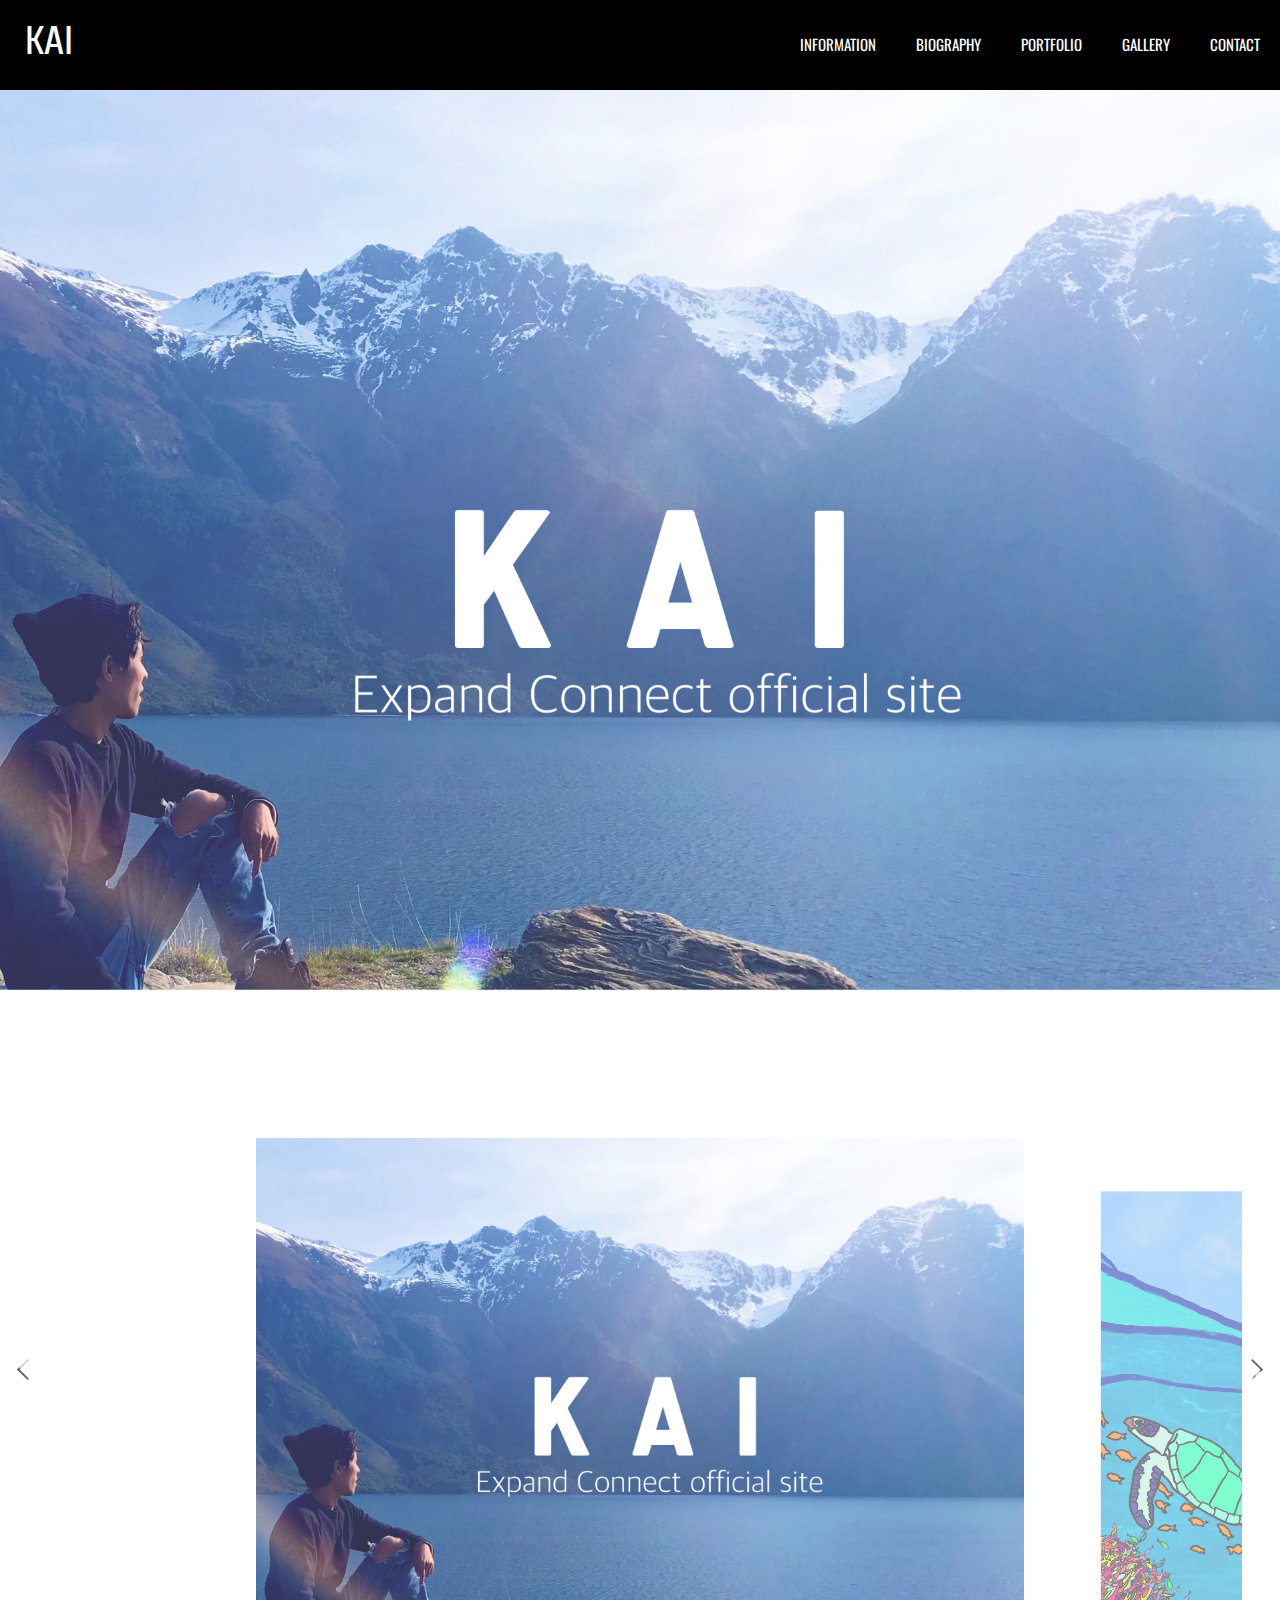
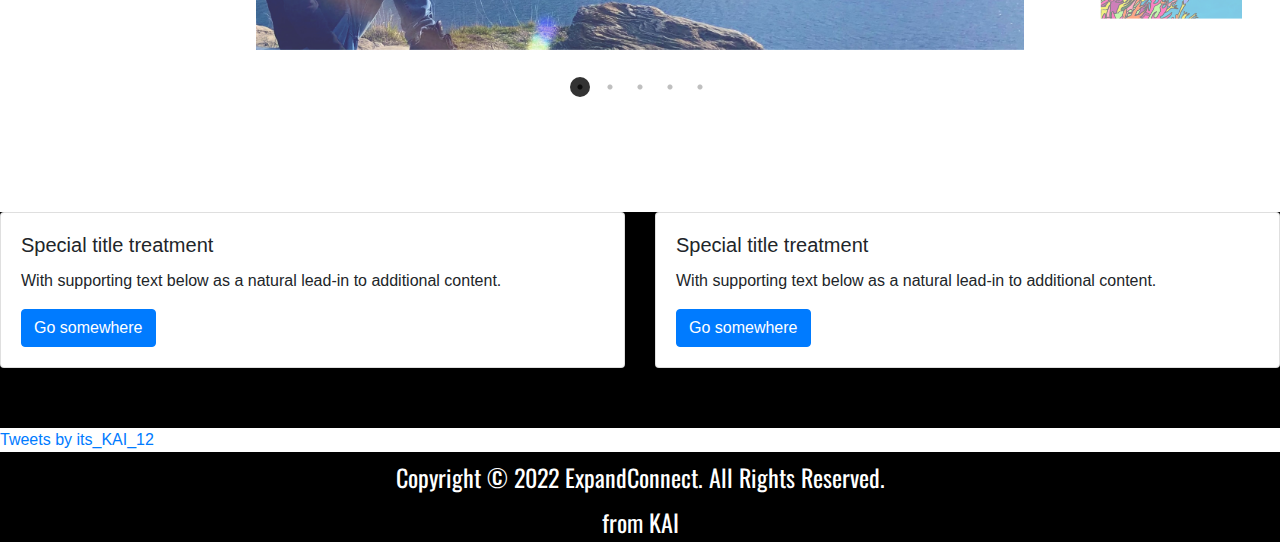
==== index.html @ 7372eb0a "main" ====
<!DOCTYPE html>
<html lang="en">
<head>
    <meta charset="UTF-8">
    <meta http-equiv="X-UA-Compatible" content="IE=edge">
    <meta name="viewport" content="width=device-width, initial-scale=1.0">

    <title>KAI Expand Connect Official Website</title>

    <!-- 下記４行追加 -->
    <link rel="stylesheet" href="./slick/slick_theme.css">
    <link rel="stylesheet" href="./slick/slick.css">
    <script src="https://cdn.jsdelivr.net/npm/jquery@3/dist/jquery.min.js"></script>
    <!-- <script type="text/javascript" src="./slick/jquery.min.js"></script> -->
    <script type="text/javascript" src="./slick/slick.min.js"></script>
    <link rel="preconnect" href="https://fonts.googleapis.com">
    <link rel="preconnect" href="https://fonts.gstatic.com" crossorigin>
    <link href="https://fonts.googleapis.com/css2?family=Oswald&family=Saira+Condensed&display=swap" rel="stylesheet" type="text/css" href="./style.css" >
    <link rel="stylesheet" href="https://stackpath.bootstrapcdn.com/bootstrap/4.4.1/css/bootstrap.min.css" integrity="sha384-Vkoo8x4CGsO3+Hhxv8T/Q5PaXtkKtu6ug5TOeNV6gBiFeWPGFN9MuhOf23Q9Ifjh" crossorigin="anonymous">
    <!-- <link href="https://use.fontawesome.com/releases/v5.6.1/css/all.css" rel="stylesheet"> -->
    <!-- <link href="https://maxcdn.bootstrapcdn.com/font-awesome/4.7.0/css/font-awesome.min.css" rel="stylesheet"> -->
    <script src="https://kit.fontawesome.com/c5637b1e89.js" crossorigin="anonymous"></script>
    <link rel="stylesheet" href="./style.css">
    <link rel="stylesheet" href="./hamburger.css">
</head>

<body>
    <header>
        <div class="header-left">
            <h1>KAI</h1>
        </div>

        <div class="openbtn">
            <span></span>
            <span></span>
            <span></span>
        </div>
<nav id="g-nav">
<div id="g-nav-list">
<ul>
<li><a href="./information.html">INFORMATION</a></li> 
<li><a href="./biograhy.html">BIOGRAPHY</a></li> 
<li><a href="./portfolio.html">PORTFOLIO</a></li> 
<li><a href="./galley.html">GALLERY</a></li>
<li><a href="./contact.html">CONTACT</a></li>
<br>
<li><a href="https://www.instagram.com/its_kai.12/">Instagram</a></li>
<li><a href="https://twitter.com/its_KAI_12">Twitter</a></li>
<li><a href="https://github.com/kaipora12">Github</a></li>
</ul>
</div>
</nav>
<div id="container">
</div>

        <div id="header-right">
            <ul class="nav">
                <li><a href="information.html">INFORMATION</a></li>
                <li><a href="biograhy.html">BIOGRAPHY</a></li>
                <li><a href="portfolio.html">PORTFOLIO</a></li>
                <li><a href="galley.html">GALLERY</a></li>
                <li><a href="contact.html">CONTACT</a></li>
            </ul> 
        </div>
    </header>

    <main>
            <section class="main-visual">
                <!-- <h1 class="main-visual__title">PACIFIC-KAI</h1>
                <ul class="detail">
                    <li>ExpandConnect Official Website</li>
                </ul> -->
            </section>

            <section id="topics">
                <h2 class="news">TOPIC NEWS</h2>
                <ul class="slider">
                    <li><a href="./information.html"><img src="./img/KAI_ExpandConnect_official_web_site.jpg" alt=""></a></li>
                    <li><a href="./galley.html"><img src="./img/2022.JPG" alt=""></a></li>
                    <li><a href="https://youtu.be/0pLgO6BlS4c"><img src="./img/seedtechschool.jpg" alt=""></a></li>
                    <li><a href="https://stand.fm/episodes/6203de65c529d10006868629"><img src="./img/radio.jpg" alt=""></a></li>
                    <li><img src="img/img_05.jpg" alt=""></li>
                </ul>
            </section>

            <section id="sns">
                <h3 class="insta">INSTAGRAM</h3>

            <div class="instagram">
                <div class="row">
                    <div class="col-sm-6">
                      <div class="card">
                        <div class="card-body">
                          <h5 class="card-title">Special title treatment</h5>
                          <p class="card-text">With supporting text below as a natural lead-in to additional content.</p>
                          <a href="#" class="btn btn-primary">Go somewhere</a>
                        </div>
                      </div>
                    </div>

                    <div class="col-sm-6">
                      <div class="card">
                        <div class="card-body">
                          <h5 class="card-title">Special title treatment</h5>
                          <p class="card-text">With supporting text below as a natural lead-in to additional content.</p>
                          <a href="#" class="btn btn-primary">Go somewhere</a>
                        </div>
                      </div>
                    </div>
                  </div>
                </div>


                <h4 class="tweet">TWITTER</h4>
                <a class="twitter-timeline" data-width="500" data-height="600" href="https://twitter.com/its_KAI_12?ref_src=twsrc%5Etfw">Tweets by its_KAI_12</a> <script async src="https://platform.twitter.com/widgets.js" charset="utf-8"></script>
            </section>
    </main>

    <footer>
        <section class="acount">
            <a class="fa-brands fa-instagram" href="https://www.instagram.com/its_kai.12/"></a>
            <a class="fa-brands fa-twitter" href="https://twitter.com/its_KAI_12"></a>
            <a class="fa-brands fa-github" href="https://github.com/kaipora12"></a>
            <a class="fa-solid fa-w" href="https://www.wantedly.com/id/Pacific_kai"></a>
        </section>
        <small>
            Copyright &copy; 2022 ExpandConnect. All Rights Reserved. <br> from KAI
        </small>
    </footer>


    <script src="./script.js"></script>
    <!-- <script src="https://ajax.googleapis.com/ajax/libs/jquery/3.6.0/jquery.min.js"></script> -->
    <!-- <script src="https://code.jquery.com/jquery-3.4.1.slim.min.js" integrity="sha384-J6qa4849blE2+poT4WnyKhv5vZF5SrPo0iEjwBvKU7imGFAV0wwj1yYfoRSJoZ+n" crossorigin="anonymous"></script> -->
    <!-- <script src="https://cdn.jsdelivr.net/npm/popper.js@1.16.0/dist/umd/popper.min.js" integrity="sha384-Q6E9RHvbIyZFJoft+2mJbHaEWldlvI9IOYy5n3zV9zzTtmI3UksdQRVvoxMfooAo" crossorigin="anonymous"></script> -->
    <script src="https://stackpath.bootstrapcdn.com/bootstrap/4.4.1/js/bootstrap.min.js" integrity="sha384-wfSDF2E50Y2D1uUdj0O3uMBJnjuUD4Ih7YwaYd1iqfktj0Uod8GCExl3Og8ifwB6" crossorigin="anonymous"></script>
    <!-- <script src="https://code.jquery.com/jquery-3.4.1.min.js" integrity="sha256-CSXorXvZcTkaix6Yvo6HppcZGetbYMGWSFlBw8HfCJo=" crossorigin="anonymous"></script> -->
    <!-- <script src="https://cdn.jsdelivr.net/npm/slick-carousel@1.8.1/slick/slick.min.js"></script> -->
    <script src="https://code.jquery.com/jquery-3.4.1.min.js" integrity="sha256-CSXorXvZcTkaix6Yvo6HppcZGetbYMGWSFlBw8HfCJo=" crossorigin="anonymous"></script>
</body>
</html>
---- style.css ----
@import url("https://fonts.googleapis.com/css2?family=Oswald&display=swap");
@-webkit-keyframes openingKv {
  0% {
    opacity: 0;
  }
  100% {
    opacity: 1;
  }
}
@keyframes openingKv {
  0% {
    opacity: 0;
  }
  100% {
    opacity: 1;
  }
}

*{
  margin: 0;
  padding: 0;
  /* overflow: hidden; */
}

header {
background: black;
/* position: fixed; */
display: flex;
flex-direction: row;
top: 0;
left: 0;
right: 0;
width: 100%;
justify-content: space-between;
align-items: center;
height: 90px;
/* overflow: hidden; */
}

/* @media only screen and (max-width:600px) {
  header {
    position: fixed;
    background: black;
    top: 0;
    left: 0;
    right: 0;
    width: 100%;
    justify-content: space-between;
    align-items: center;
    height: 90px;
  }
} */

.header-left {
  color: white;
  font-size: 13px;
  padding-left: 25px;
  font-family: 'Saira Condensed', sans-serif;
}

.h1 {
  margin-left: 10px;
}

.nav {
  display: flex;
  list-style: none;
}

.nav > li > a {
  color: white;
  font-size: 15px;
  margin: 20px;
  text-decoration: none;
  font-family: 'Oswald', sans-serif;
}

.nav > li > a {
  position: relative;
}

.nav li a::after {
  content: '';
  position: absolute;
  bottom: 0;
  left: 10%;
  width: 80%;
  height: 2px;
  background:white;
  transition: all .3s;
  transform: scale(0, 1);
  transform-origin: center top;
}

.nav li.current a::after,
.nav li a:hover::after {
    transform: scale(1, 1);
}

.main-visual {
  background-image: url(./img/KAI_ExpandConnect_official_web_site.jpg);
  height: 100vh;
  width: 100%;
  margin: none;
  background-position: center;
  background-repeat: no-repeat;
  background-size: cover;
  display: -webkit-box;
  display: -ms-flexbox;
  display: flex;
  -webkit-box-align: center;
      -ms-flex-align: center;
          align-items: center;
  -webkit-box-pack: center;
      -ms-flex-pack: center;
  justify-content: flex-end;
  /* margin-bottom: 100px; */
  -webkit-animation: openingKv 5s ease both;
          animation: openingKv 5s ease both;
}

@media screen and (max-width:600px) {
  .main-visual {
    height:60vh ;
    width: 100%;
  }
}
/* .main-visual__title {
  font-family: 'Oswald', sans-serif;
  position: relative;
  top: -5%;
  text-align: center;
  flex-direction: column;
  justify-content: center;
  color: white;
  font-size: 80px;
} */

.news {
  margin-top: 80px;
  padding: 25px, 25px, 25px, 25px;
  font-size: 50px;
  text-align: center;
  font-family: 'Oswald', sans-serif;
}

.news,.insta,.tweet span{
	opacity: 0;
}
.news,.insta,.tweet,.appearRandomtext span{ 
	animation:text_randomanime_on .5s ease-out forwards;
}

@keyframes text_randomanime_on {
	0% {opacity:0;}
	100% {opacity:1;}
}

.news,.insta,.tweet,.appearRandomtext span:nth-child(2n) {
	animation-delay: .5s;
}
.news,.insta,.tweet,.appearRandomtext span:nth-child(3n+1) {
	animation-delay: .15s;
}

@media screen and (max-width: 780px) {
  .main-visual {
    background-position: center;
  }
}


  .slider {
    width:94%;
    margin:0 auto;
}

.slider img {
    width:60vw;
    height:auto;
}

.slider .slick-slide {
	transform: scale(0.8);
	transition: all .5s;
	opacity: 0.5;
}

.slider .slick-slide.slick-center{
	transform: scale(1);
	opacity: 1;
}

.slick-prev, .slick-next {
    position: absolute;
    top: 42%;
    cursor: pointer;
    outline: none;
    border-top: 2px solid #666;
    border-right: 2px solid #666;
    height: 15px;
    width: 15px;
}

.slick-prev {
    left: -1.5%;
    transform: rotate(-135deg);
}

.slick-next {
    right: -1.5%;
    transform: rotate(45deg);
}

.slick-dots {
    text-align:center;
	margin:20px 0 0 0;
}

.slick-dots li {
    display:inline-block;
	margin:0 5px;
}

.slick-dots button {
    color: transparent;
    outline: none;
    width:8px;
    height:8px;
    display:block;
    border-radius:50%;
    background:#ccc;
}

.slick-dots .slick-active button{
    background:#333;
}

.insta {
  margin-top: 80px;
  padding: 25px, 25px, 25px, 25px;
  font-size: 50px;
  text-align: center;
  font-family: 'Oswald', sans-serif;
  background-color: black;
  color: white;
  margin-bottom: 0px;
}

.instagram {
  background-color: black;
  margin-bottom: 0px;
}
@media screen and (max-width:600px) {

  .instagram {
    color: black
    te
  }
  
}

.tweet {
  margin-top: 0px;
  padding: 25px, 25px, 25px, 25px;
  font-size: 50px;
  text-align: center;
  font-family: 'Oswald', sans-serif;
  background-color: black;
  color: white;
  margin-bottom: 0px;
}

.acount a {
  text-decoration: none;
  list-style: none;
  color: white;
}

footer {
  /* margin-top: 50px; */
  background-color: black;
  text-align: center;
  color: white;
  font-size: 30px;
  font-family: 'Oswald', sans-serif;
}


/*# sourceMappingURL=style.css.map */
---- style.css ----
@import url("https://fonts.googleapis.com/css2?family=Oswald&display=swap");
@-webkit-keyframes openingKv {
  0% {
    opacity: 0;
  }
  100% {
    opacity: 1;
  }
}
@keyframes openingKv {
  0% {
    opacity: 0;
  }
  100% {
    opacity: 1;
  }
}

*{
  margin: 0;
  padding: 0;
  /* overflow: hidden; */
}

header {
background: black;
/* position: fixed; */
display: flex;
flex-direction: row;
top: 0;
left: 0;
right: 0;
width: 100%;
justify-content: space-between;
align-items: center;
height: 90px;
/* overflow: hidden; */
}

/* @media only screen and (max-width:600px) {
  header {
    position: fixed;
    background: black;
    top: 0;
    left: 0;
    right: 0;
    width: 100%;
    justify-content: space-between;
    align-items: center;
    height: 90px;
  }
} */

.header-left {
  color: white;
  font-size: 13px;
  padding-left: 25px;
  font-family: 'Saira Condensed', sans-serif;
}

.h1 {
  margin-left: 10px;
}

.nav {
  display: flex;
  list-style: none;
}

.nav > li > a {
  color: white;
  font-size: 15px;
  margin: 20px;
  text-decoration: none;
  font-family: 'Oswald', sans-serif;
}

.nav > li > a {
  position: relative;
}

.nav li a::after {
  content: '';
  position: absolute;
  bottom: 0;
  left: 10%;
  width: 80%;
  height: 2px;
  background:white;
  transition: all .3s;
  transform: scale(0, 1);
  transform-origin: center top;
}

.nav li.current a::after,
.nav li a:hover::after {
    transform: scale(1, 1);
}

.main-visual {
  background-image: url(./img/KAI_ExpandConnect_official_web_site.jpg);
  height: 100vh;
  width: 100%;
  margin: none;
  background-position: center;
  background-repeat: no-repeat;
  background-size: cover;
  display: -webkit-box;
  display: -ms-flexbox;
  display: flex;
  -webkit-box-align: center;
      -ms-flex-align: center;
          align-items: center;
  -webkit-box-pack: center;
      -ms-flex-pack: center;
  justify-content: flex-end;
  /* margin-bottom: 100px; */
  -webkit-animation: openingKv 5s ease both;
          animation: openingKv 5s ease both;
}

@media screen and (max-width:600px) {
  .main-visual {
    height:60vh ;
    width: 100%;
  }
}
/* .main-visual__title {
  font-family: 'Oswald', sans-serif;
  position: relative;
  top: -5%;
  text-align: center;
  flex-direction: column;
  justify-content: center;
  color: white;
  font-size: 80px;
} */

.news {
  margin-top: 80px;
  padding: 25px, 25px, 25px, 25px;
  font-size: 50px;
  text-align: center;
  font-family: 'Oswald', sans-serif;
}

.news,.insta,.tweet span{
	opacity: 0;
}
.news,.insta,.tweet,.appearRandomtext span{ 
	animation:text_randomanime_on .5s ease-out forwards;
}

@keyframes text_randomanime_on {
	0% {opacity:0;}
	100% {opacity:1;}
}

.news,.insta,.tweet,.appearRandomtext span:nth-child(2n) {
	animation-delay: .5s;
}
.news,.insta,.tweet,.appearRandomtext span:nth-child(3n+1) {
	animation-delay: .15s;
}

@media screen and (max-width: 780px) {
  .main-visual {
    background-position: center;
  }
}


  .slider {
    width:94%;
    margin:0 auto;
}

.slider img {
    width:60vw;
    height:auto;
}

.slider .slick-slide {
	transform: scale(0.8);
	transition: all .5s;
	opacity: 0.5;
}

.slider .slick-slide.slick-center{
	transform: scale(1);
	opacity: 1;
}

.slick-prev, .slick-next {
    position: absolute;
    top: 42%;
    cursor: pointer;
    outline: none;
    border-top: 2px solid #666;
    border-right: 2px solid #666;
    height: 15px;
    width: 15px;
}

.slick-prev {
    left: -1.5%;
    transform: rotate(-135deg);
}

.slick-next {
    right: -1.5%;
    transform: rotate(45deg);
}

.slick-dots {
    text-align:center;
	margin:20px 0 0 0;
}

.slick-dots li {
    display:inline-block;
	margin:0 5px;
}

.slick-dots button {
    color: transparent;
    outline: none;
    width:8px;
    height:8px;
    display:block;
    border-radius:50%;
    background:#ccc;
}

.slick-dots .slick-active button{
    background:#333;
}

.insta {
  margin-top: 80px;
  padding: 25px, 25px, 25px, 25px;
  font-size: 50px;
  text-align: center;
  font-family: 'Oswald', sans-serif;
  background-color: black;
  color: white;
  margin-bottom: 0px;
}

.instagram {
  background-color: black;
  margin-bottom: 0px;
}
@media screen and (max-width:600px) {

  .instagram {
    color: black
    te
  }
  
}

.tweet {
  margin-top: 0px;
  padding: 25px, 25px, 25px, 25px;
  font-size: 50px;
  text-align: center;
  font-family: 'Oswald', sans-serif;
  background-color: black;
  color: white;
  margin-bottom: 0px;
}

.acount a {
  text-decoration: none;
  list-style: none;
  color: white;
}

footer {
  /* margin-top: 50px; */
  background-color: black;
  text-align: center;
  color: white;
  font-size: 30px;
  font-family: 'Oswald', sans-serif;
}


/*# sourceMappingURL=style.css.map */
---- hamburger.css ----
@media only screen and (max-width:600px) {
    .nav {
        display: none;
    }
}

@media only screen and (max-width:600px) {
    .mainblur{
        filter: blur(8px);
    }
    
    #g-nav{
        position:fixed;
        z-index: -1;
        opacity: 0;
        top:0;
        width:100%;
        height: 100vh;
        background:rgba(255,255,255,0.3);
        transition: all 0.3s;
    }
    
    #g-nav.panelactive{
        opacity: 1;
        z-index:999;
    }
    
    #g-nav.panelactive #g-nav-list{
        position: fixed;
        z-index: 999; 
        width: 100%;
        height: 100vh;
        overflow: auto;
        -webkit-overflow-scrolling: touch;
    }
    
    #g-nav ul {
        display: none;
        position: absolute;
        z-index: 999;
        top:50%;
        left:50%;
        transform: translate(-50%,-50%);
    }
    
    #g-nav.panelactive ul {
        display: block;
    }
    
    #g-nav li{
        list-style: none;
        text-align: center; 
        font-family: 'Oswald', sans-serif;
    }
    
    #g-nav li a{
        color: black;
        text-decoration: none;
        padding:10px;
        display: block;
        text-transform: uppercase;
        letter-spacing: 0.1em;
        font-weight: bold;
        font-family: 'Oswald', sans-serif;
    }

    #g-nav a::after {
        content: '';
        position: absolute;
        bottom: 0;
        left: 10%;
        width: 80%;
        height: 2px;
        background:aqua;
        transition: all .3s;
        transform: scale(0, 1);
        transform-origin: center top;
      }
      
      #g-nav a.current a::after,
      #g-nav a:hover::after {
          transform: scale(1, 1);
      }
    
    .openbtn{
        position:fixed;
        z-index: 9999;
        top:10px;
        right: 10px;
        cursor: pointer;
        width: 50px;
        height:50px;
    }
        
    .openbtn span{
        display: inline-block;
        transition: all .4s;
        position: absolute;
        left: 14px;
        height: 3px;
        border-radius: 2px;
        background-color: #666;
          width: 45%;
      }
    
    .openbtn span:nth-of-type(1) {
        top:15px;	
    }
    
    .openbtn span:nth-of-type(2) {
        top:23px;
    }
    
    .openbtn span:nth-of-type(3) {
        top:31px;
    }
    
    .openbtn.active span:nth-of-type(1) {
        top: 18px;
        left: 18px;
        transform: translateY(6px) rotate(-45deg);
        width: 30%;
    }
    
    .openbtn.active span:nth-of-type(2) {
        opacity: 0;
    }
    
    .openbtn.active span:nth-of-type(3){
        top: 30px;
        left: 18px;
        transform: translateY(-6px) rotate(45deg);
        width: 30%;
    }
    
}

#g-nav ul{
    list-style: none;
    display: none;
}
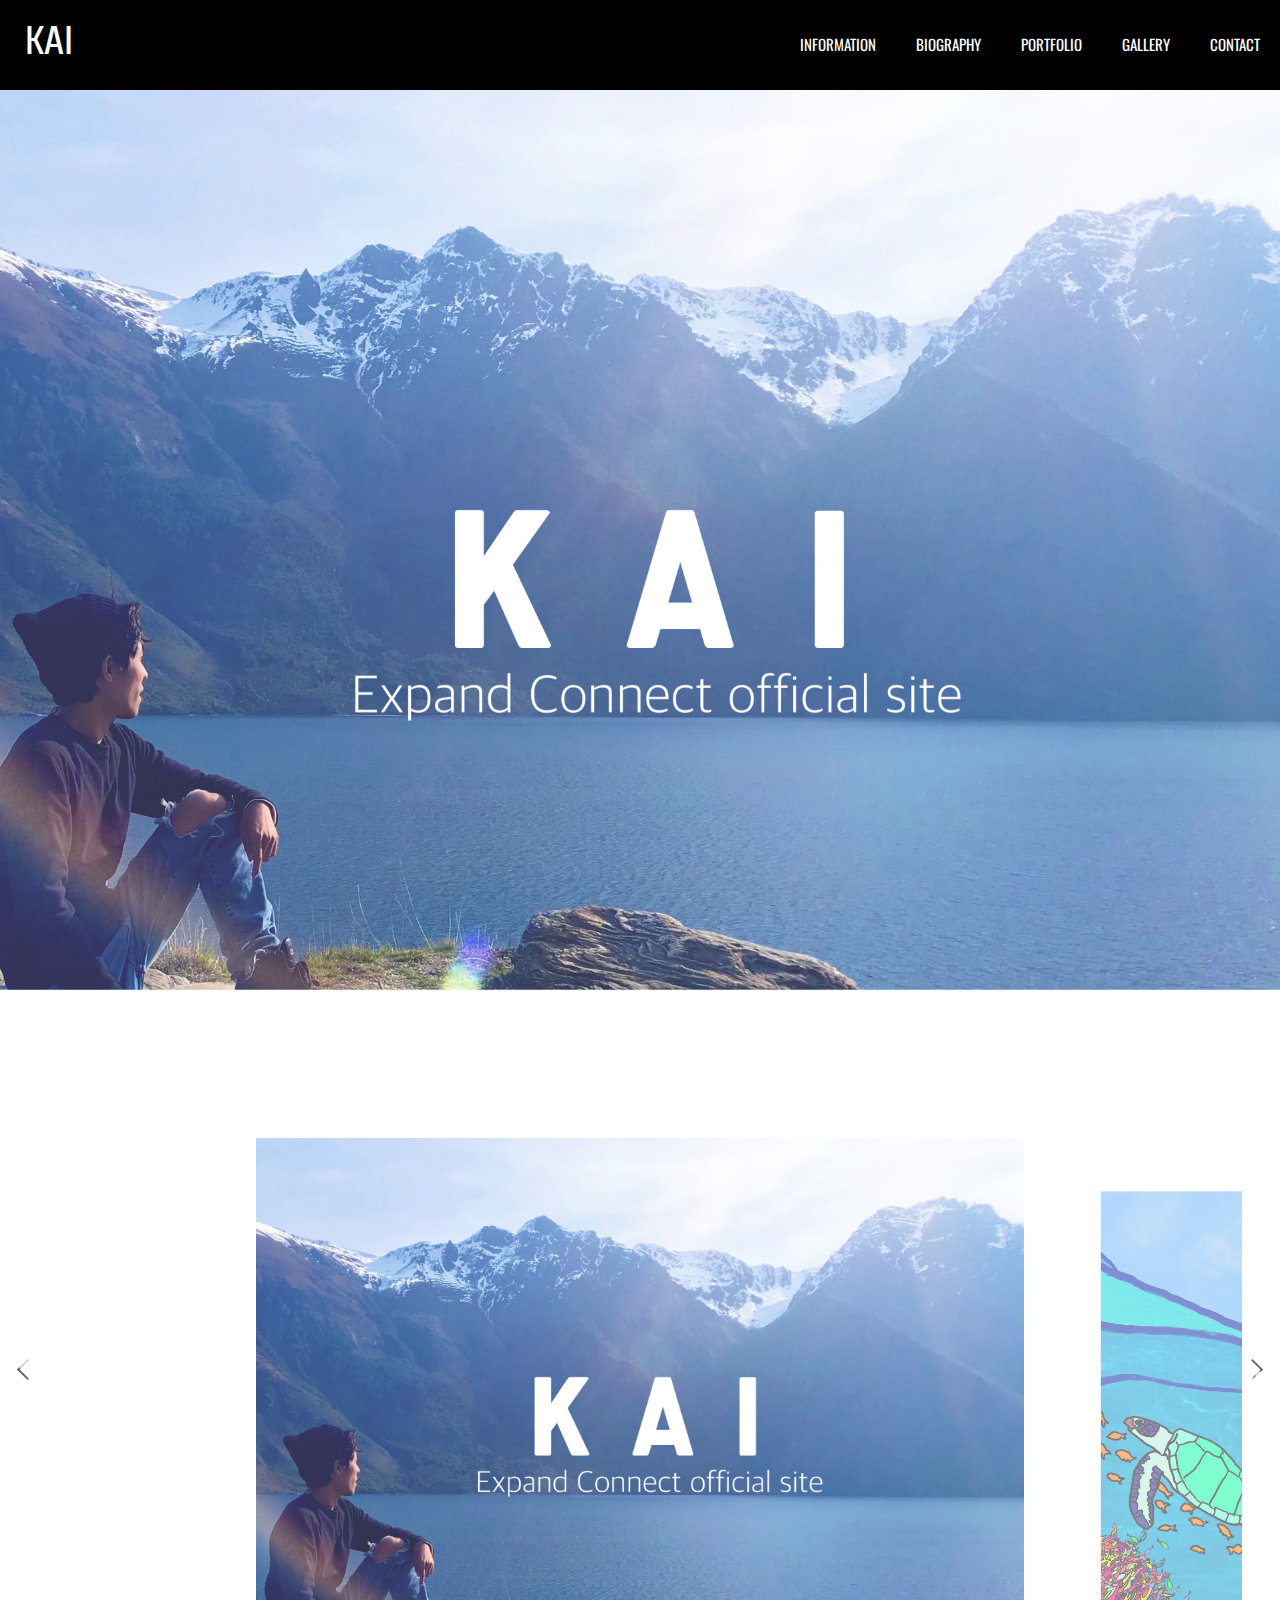
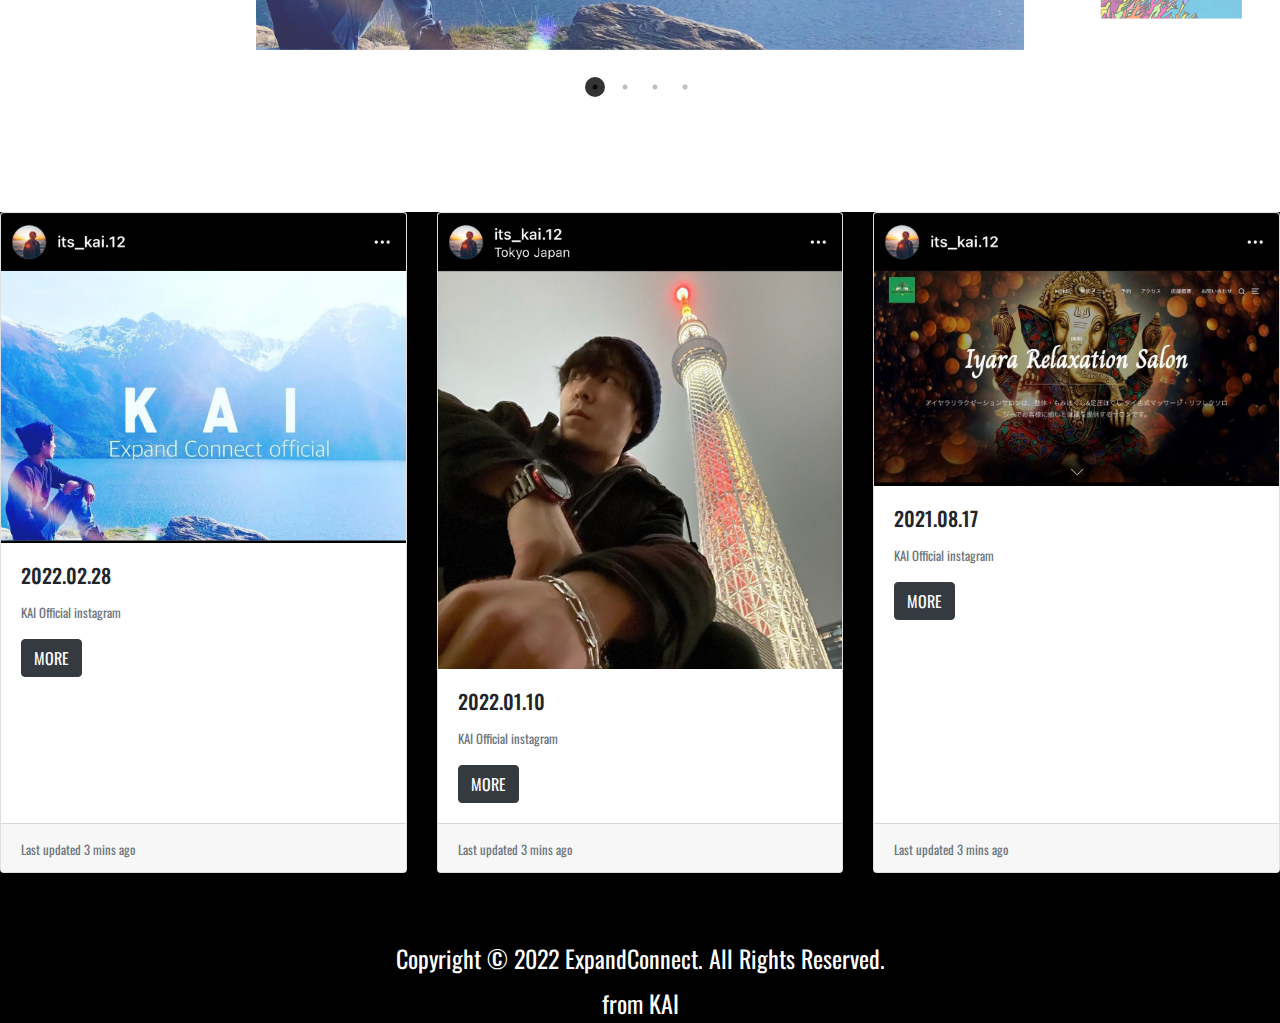
==== commit 48e49618: "commit init" ====
--- a/index.html
+++ b/index.html
@@ -78,7 +78,7 @@
                     <li><a href="./information.html"><img src="./img/KAI_ExpandConnect_official_web_site.jpg" alt=""></a></li>
                     <li><a href="./galley.html"><img src="./img/2022.JPG" alt=""></a></li>
                     <li><a href="https://youtu.be/0pLgO6BlS4c"><img src="./img/seedtechschool.jpg" alt=""></a></li>
-                    <li><a href="https://stand.fm/episodes/6203de65c529d10006868629"><img src="./img/radio.jpg" alt=""></a></li>
+                    <!-- <li><a href="https://stand.fm/episodes/6203de65c529d10006868629"><img src="./img/radio.jpg" alt=""></a></li> -->
                     <li><img src="img/img_05.jpg" alt=""></li>
                 </ul>
             </section>
@@ -87,32 +87,63 @@
                 <h3 class="insta">INSTAGRAM</h3>
 
             <div class="instagram">
-                <div class="row">
-                    <div class="col-sm-6">
-                      <div class="card">
-                        <div class="card-body">
-                          <h5 class="card-title">Special title treatment</h5>
-                          <p class="card-text">With supporting text below as a natural lead-in to additional content.</p>
-                          <a href="#" class="btn btn-primary">Go somewhere</a>
-                        </div>
+                <div class="card-deck">
+                    <div class="card">
+                      <img src="./img/insta1.jpg" class="card-img-top" alt="...">
+                      <div class="card-body">
+                        <h5 class="card-title">2022.02.28</h5>
+                        <p class="card-text"><small class="text-muted">KAI Official instagram</small></p>
+                            <p class="card-text"></p>
+                            <a href="https://www.instagram.com/p/Cahmrk1po0h/?utm_source=ig_web_copy_link" class="btn btn-dark btn-primary">MORE</a>
+                      </div>
+                      <div class="card-footer">
+                        <small class="text-muted">Last updated 3 mins ago</small>
                       </div>
                     </div>
-
-                    <div class="col-sm-6">
-                      <div class="card">
-                        <div class="card-body">
-                          <h5 class="card-title">Special title treatment</h5>
-                          <p class="card-text">With supporting text below as a natural lead-in to additional content.</p>
-                          <a href="#" class="btn btn-primary">Go somewhere</a>
-                        </div>
+                    <div class="card">
+                      <img src="./img/insta2.jpg" class="card-img-top" alt="...">
+                      <div class="card-body">
+                        <h5 class="card-title">2022.01.10</h5>
+                        <p class="card-text"><small class="text-muted">KAI Official instagram</small></p>
+                            <p class="card-text"></p>
+                            <a href="https://www.instagram.com/p/CZE10MJBPK7/?utm_source=ig_web_copy_link" class="btn btn-dark btn-primary">MORE</a>
+                      </div>
+                      <div class="card-footer">
+                        <small class="text-muted">Last updated 3 mins ago</small>
+                      </div>
+                    </div>
+                        <div class="card">
+                      <img src="./img/insta3.jpg" class="card-img-top" alt="...">
+                      <div class="card-body">
+                        <h5 class="card-title">2021.08.17</h5>
+                        <p class="card-text"><small class="text-muted">KAI Official instagram</small></p>
+                            <p class="card-text"></p>
+                            <a href="https://www.instagram.com/p/CUC42BIp7Hd/?utm_source=ig_web_copy_link" class="btn btn-dark btn-primary">MORE</a>
+                      </div>
+                      <div class="card-footer">
+                        <small class="text-muted">Last updated 3 mins ago</small>
                       </div>
                     </div>
                   </div>
                 </div>
 
+                    <div class="card-group">
+                        <div class="card">
+                          <img src="./img/insta2.jpg" class="card-img-top" alt="...">
+                          <div class="card-body">
+                            <h5 class="card-title">2022.01.10</h5>
+                            <p class="card-text"><small class="text-muted">KAI Official instagram</small></p>
+                            <p class="card-text"></p>
+                            <a href="https://www.instagram.com/p/CZE10MJBPK7/?utm_source=ig_web_copy_link" class="btn btn-dark btn-primary">MORE</a>
+                          </div>
+                        </div>
+                  </div>
+
 
                 <h4 class="tweet">TWITTER</h4>
-                <a class="twitter-timeline" data-width="500" data-height="600" href="https://twitter.com/its_KAI_12?ref_src=twsrc%5Etfw">Tweets by its_KAI_12</a> <script async src="https://platform.twitter.com/widgets.js" charset="utf-8"></script>
+                <div class="twitter">
+                <a class="twitter-timeline" data-width="500" data-height="600" href="https://twitter.com/its_KAI_12?ref_src=twsrc%5Etfw"></a> <script async src="https://platform.twitter.com/widgets.js" charset="utf-8"></script>
+                </div>
             </section>
     </main>
 
--- a/style.css
+++ b/style.css
@@ -247,21 +247,36 @@
   margin-bottom: 0px;
 }
 
+
 .instagram {
   background-color: black;
-  margin-bottom: 0px;
-}
+  font-family: 'Oswald', sans-serif;
+  margin-top: 0px;
+}
+.card-group {
+  display: none;
+  font-family: 'Oswald', sans-serif;
+}
+
+
 @media screen and (max-width:600px) {
-
   .instagram {
-    color: black
-    te
-  }
-  
+    color: black;
+  }
+  .card-deck {
+    display: none;
+  }
+  .card .card-body {
+    text-align: left;
+    font-family: 'Oswald', sans-serif;
+  }
+  .card-group {
+    display: block;
+  }
 }
 
 .tweet {
-  margin-top: 0px;
+  /* margin-top: 0px; */
   padding: 25px, 25px, 25px, 25px;
   font-size: 50px;
   text-align: center;
@@ -270,6 +285,12 @@
   color: white;
   margin-bottom: 0px;
 }
+/* .twitter {
+  margin-top: 200px;
+}
+.twitter body {
+  color: black;
+} */
 
 .acount a {
   text-decoration: none;
--- a/style.css
+++ b/style.css
@@ -247,21 +247,36 @@
   margin-bottom: 0px;
 }
 
+
 .instagram {
   background-color: black;
-  margin-bottom: 0px;
-}
+  font-family: 'Oswald', sans-serif;
+  margin-top: 0px;
+}
+.card-group {
+  display: none;
+  font-family: 'Oswald', sans-serif;
+}
+
+
 @media screen and (max-width:600px) {
-
   .instagram {
-    color: black
-    te
-  }
-  
+    color: black;
+  }
+  .card-deck {
+    display: none;
+  }
+  .card .card-body {
+    text-align: left;
+    font-family: 'Oswald', sans-serif;
+  }
+  .card-group {
+    display: block;
+  }
 }
 
 .tweet {
-  margin-top: 0px;
+  /* margin-top: 0px; */
   padding: 25px, 25px, 25px, 25px;
   font-size: 50px;
   text-align: center;
@@ -270,6 +285,12 @@
   color: white;
   margin-bottom: 0px;
 }
+/* .twitter {
+  margin-top: 200px;
+}
+.twitter body {
+  color: black;
+} */
 
 .acount a {
   text-decoration: none;
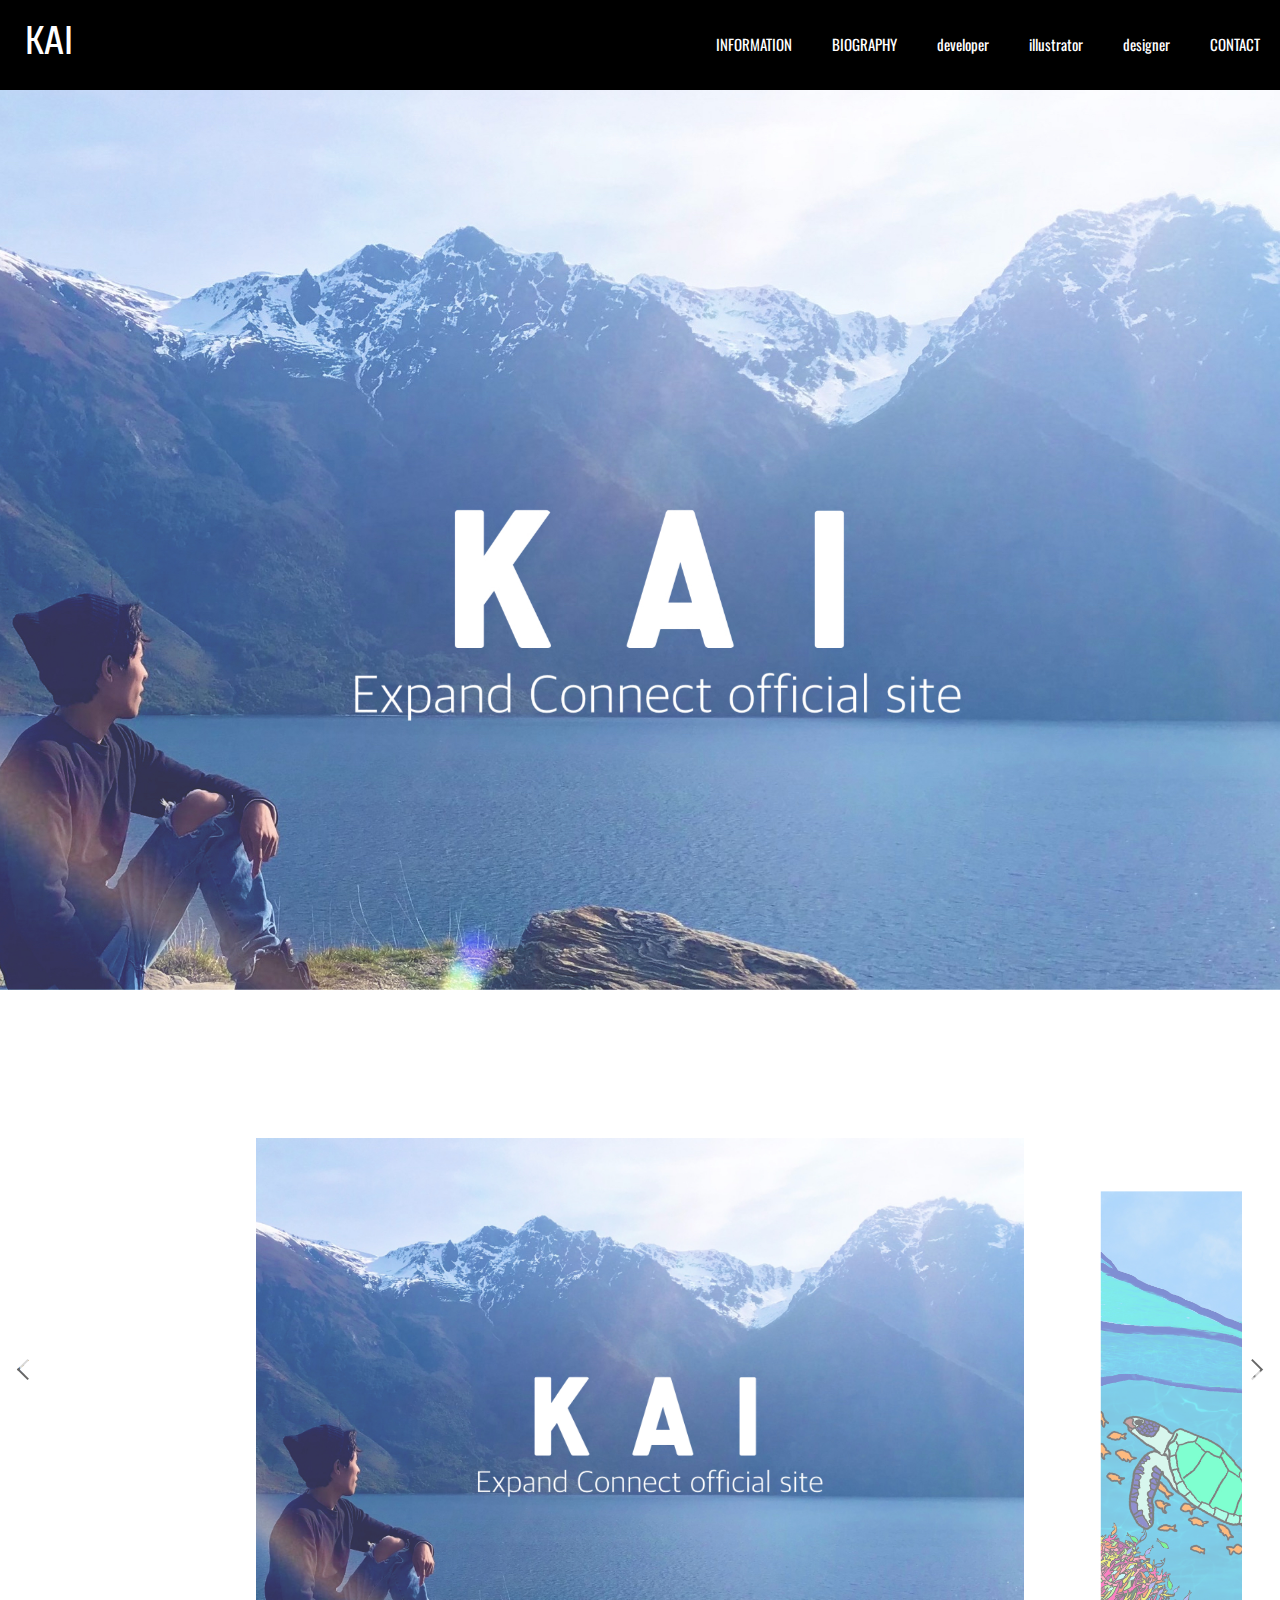
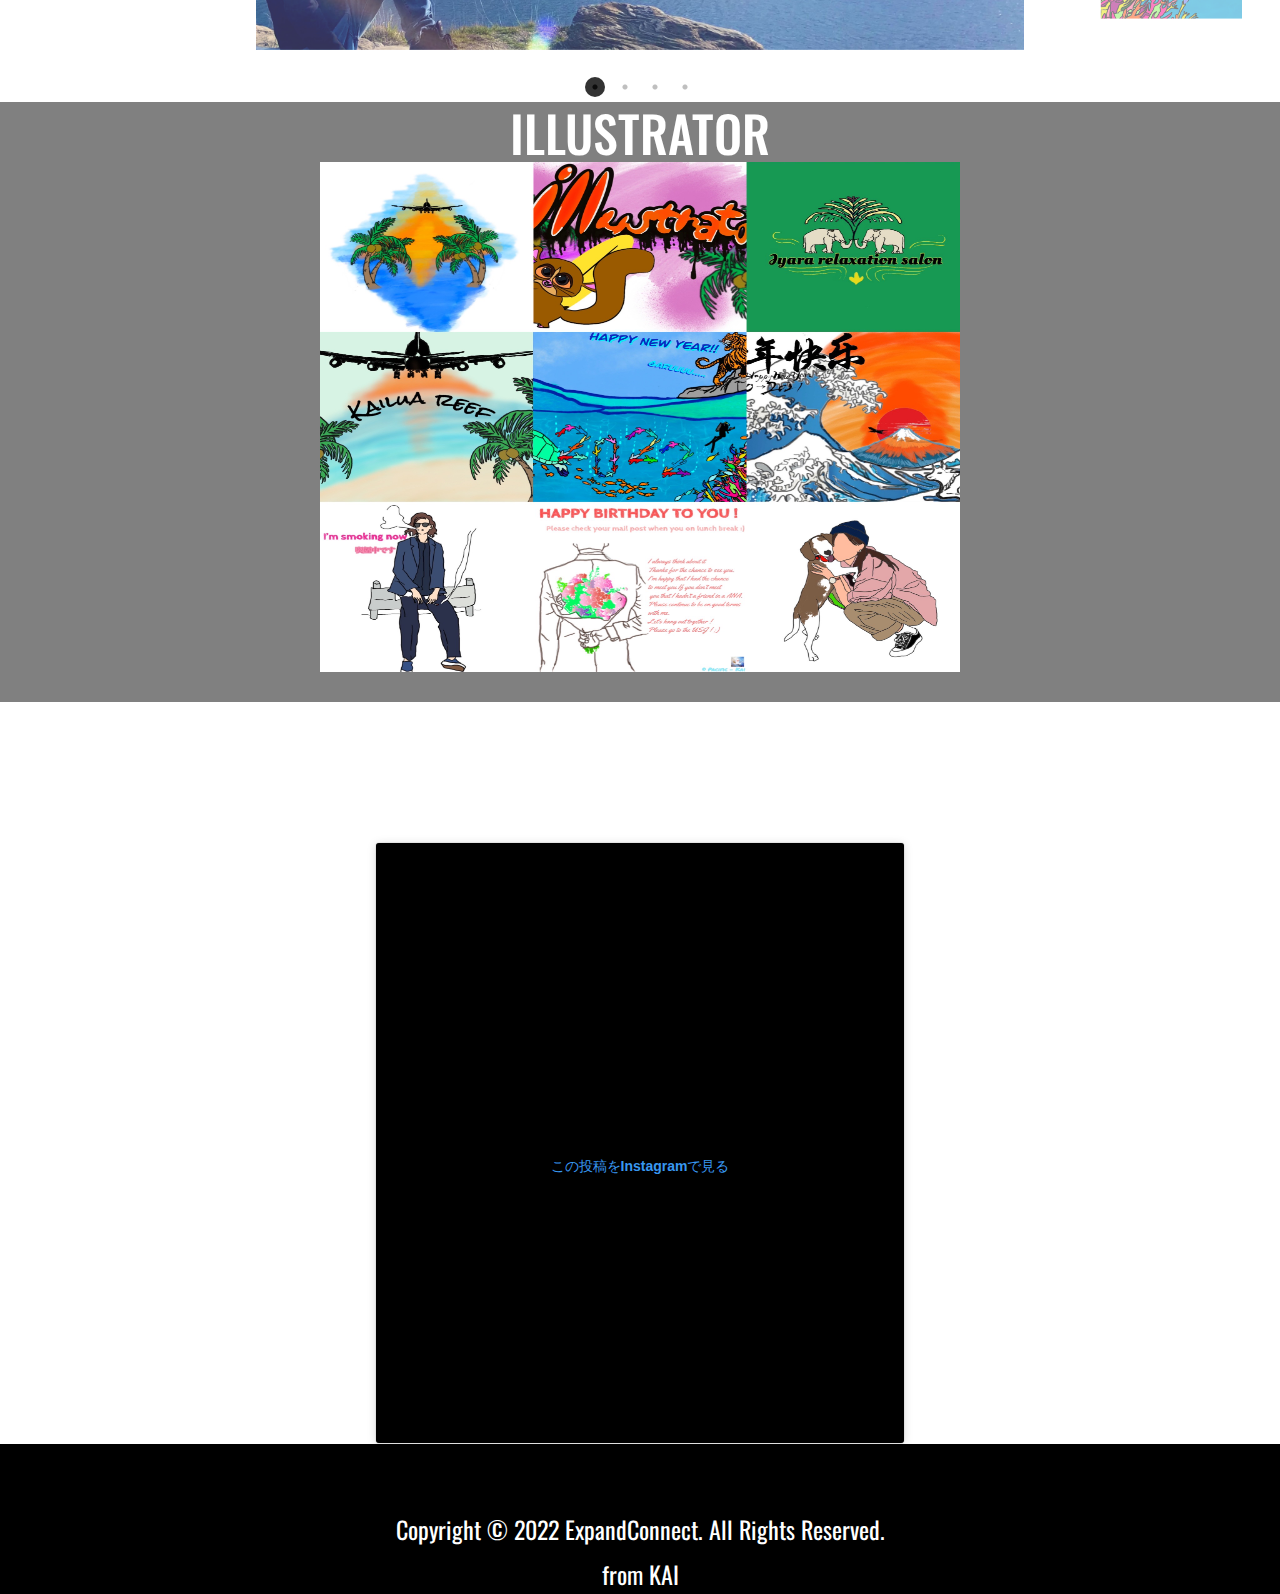
==== commit 595038e3: "commit init" ====
--- a/index.html
+++ b/index.html
@@ -40,8 +40,9 @@
 <ul>
 <li><a href="./information.html">INFORMATION</a></li> 
 <li><a href="./biograhy.html">BIOGRAPHY</a></li> 
-<li><a href="./portfolio.html">PORTFOLIO</a></li> 
-<li><a href="./galley.html">GALLERY</a></li>
+<li><a href="./portfolio.html">developer</a></li> 
+<li><a href="./illustrator/illustrator.html">illustrator</a></li>
+<li><a href="#">designer</a></li>
 <li><a href="./contact.html">CONTACT</a></li>
 <br>
 <li><a href="https://www.instagram.com/its_kai.12/">Instagram</a></li>
@@ -57,8 +58,9 @@
             <ul class="nav">
                 <li><a href="information.html">INFORMATION</a></li>
                 <li><a href="biograhy.html">BIOGRAPHY</a></li>
-                <li><a href="portfolio.html">PORTFOLIO</a></li>
-                <li><a href="galley.html">GALLERY</a></li>
+                <li><a href="portfolio.html">developer</a></li>
+                <li><a href="./illustrator/illustrator.html">illustrator</a></li>
+                <li><a href="#">designer</a></li>
                 <li><a href="contact.html">CONTACT</a></li>
             </ul> 
         </div>
@@ -83,63 +85,20 @@
                 </ul>
             </section>
 
+            <section id ="illust">
+              <h2 class="paint">ILLUSTRATOR</h2>
+              <div class="box">
+              <li><a href="./illustrator/illustrator.html"><img src="./img/illustrator.JPG" alt=""></a></li>
+              </div>
+            </section>
+
+            
+
             <section id="sns">
                 <h3 class="insta">INSTAGRAM</h3>
-
             <div class="instagram">
-                <div class="card-deck">
-                    <div class="card">
-                      <img src="./img/insta1.jpg" class="card-img-top" alt="...">
-                      <div class="card-body">
-                        <h5 class="card-title">2022.02.28</h5>
-                        <p class="card-text"><small class="text-muted">KAI Official instagram</small></p>
-                            <p class="card-text"></p>
-                            <a href="https://www.instagram.com/p/Cahmrk1po0h/?utm_source=ig_web_copy_link" class="btn btn-dark btn-primary">MORE</a>
-                      </div>
-                      <div class="card-footer">
-                        <small class="text-muted">Last updated 3 mins ago</small>
-                      </div>
-                    </div>
-                    <div class="card">
-                      <img src="./img/insta2.jpg" class="card-img-top" alt="...">
-                      <div class="card-body">
-                        <h5 class="card-title">2022.01.10</h5>
-                        <p class="card-text"><small class="text-muted">KAI Official instagram</small></p>
-                            <p class="card-text"></p>
-                            <a href="https://www.instagram.com/p/CZE10MJBPK7/?utm_source=ig_web_copy_link" class="btn btn-dark btn-primary">MORE</a>
-                      </div>
-                      <div class="card-footer">
-                        <small class="text-muted">Last updated 3 mins ago</small>
-                      </div>
-                    </div>
-                        <div class="card">
-                      <img src="./img/insta3.jpg" class="card-img-top" alt="...">
-                      <div class="card-body">
-                        <h5 class="card-title">2021.08.17</h5>
-                        <p class="card-text"><small class="text-muted">KAI Official instagram</small></p>
-                            <p class="card-text"></p>
-                            <a href="https://www.instagram.com/p/CUC42BIp7Hd/?utm_source=ig_web_copy_link" class="btn btn-dark btn-primary">MORE</a>
-                      </div>
-                      <div class="card-footer">
-                        <small class="text-muted">Last updated 3 mins ago</small>
-                      </div>
-                    </div>
-                  </div>
-                </div>
-
-                    <div class="card-group">
-                        <div class="card">
-                          <img src="./img/insta2.jpg" class="card-img-top" alt="...">
-                          <div class="card-body">
-                            <h5 class="card-title">2022.01.10</h5>
-                            <p class="card-text"><small class="text-muted">KAI Official instagram</small></p>
-                            <p class="card-text"></p>
-                            <a href="https://www.instagram.com/p/CZE10MJBPK7/?utm_source=ig_web_copy_link" class="btn btn-dark btn-primary">MORE</a>
-                          </div>
-                        </div>
-                  </div>
-
-
+              <blockquote class="instagram-media" data-instgrm-captioned data-instgrm-permalink="https://www.instagram.com/p/CZE10MJBPK7/?utm_source=ig_embed&amp;utm_campaign=loading" data-instgrm-version="14" style="background-color: black; margin-bottom: 0px; background:black; border:0; border-radius:3px; box-shadow:0 0 1px 0 rgba(0,0,0,0.5),0 1px 10px 0 rgba(0,0,0,0.15); margin: 1px; max-width:540px; min-width:326px; padding:0; width:99.375%; width:-webkit-calc(100% - 2px); width:calc(100% - 2px);"><div style="padding:16px;"> <a href="https://www.instagram.com/p/CZE10MJBPK7/?utm_source=ig_embed&amp;utm_campaign=loading" style=" background:black; line-height:0; padding:0 0; text-align:center; text-decoration:none; width:100%;" target="_blank"> <div style=" display: flex; flex-direction: row; align-items: center;"> <div style="background-color: black; border-radius: 50%; flex-grow: 0; height: 40px; margin-right: 14px; width: 40px;"></div> <div style="display: flex; flex-direction: column; flex-grow: 1; justify-content: center;"> <div style=" background-color: black; border-radius: 4px; flex-grow: 0; height: 14px; margin-bottom: 0px; width: 100px;"></div> <div style=" background-color: black; border-radius: 4px; flex-grow: 0; height: 14px; width: 60px;"></div></div></div><div style="padding: 19% 0;"></div> <div style="display:block; height:50px; margin:0 auto 12px; width:50px;"><svg width="50px" height="50px" viewBox="0 0 60 60" version="1.1" xmlns="https://www.w3.org/2000/svg" xmlns:xlink="https://www.w3.org/1999/xlink"><g stroke="none" stroke-width="1" fill="none" fill-rule="evenodd"><g transform="translate(-511.000000, -20.000000)" fill="#000000"><g><path d="M556.869,30.41 C554.814,30.41 553.148,32.076 553.148,34.131 C553.148,36.186 554.814,37.852 556.869,37.852 C558.924,37.852 560.59,36.186 560.59,34.131 C560.59,32.076 558.924,30.41 556.869,30.41 M541,60.657 C535.114,60.657 530.342,55.887 530.342,50 C530.342,44.114 535.114,39.342 541,39.342 C546.887,39.342 551.658,44.114 551.658,50 C551.658,55.887 546.887,60.657 541,60.657 M541,33.886 C532.1,33.886 524.886,41.1 524.886,50 C524.886,58.899 532.1,66.113 541,66.113 C549.9,66.113 557.115,58.899 557.115,50 C557.115,41.1 549.9,33.886 541,33.886 M565.378,62.101 C565.244,65.022 564.756,66.606 564.346,67.663 C563.803,69.06 563.154,70.057 562.106,71.106 C561.058,72.155 560.06,72.803 558.662,73.347 C557.607,73.757 556.021,74.244 553.102,74.378 C549.944,74.521 548.997,74.552 541,74.552 C533.003,74.552 532.056,74.521 528.898,74.378 C525.979,74.244 524.393,73.757 523.338,73.347 C521.94,72.803 520.942,72.155 519.894,71.106 C518.846,70.057 518.197,69.06 517.654,67.663 C517.244,66.606 516.755,65.022 516.623,62.101 C516.479,58.943 516.448,57.996 516.448,50 C516.448,42.003 516.479,41.056 516.623,37.899 C516.755,34.978 517.244,33.391 517.654,32.338 C518.197,30.938 518.846,29.942 519.894,28.894 C520.942,27.846 521.94,27.196 523.338,26.654 C524.393,26.244 525.979,25.756 528.898,25.623 C532.057,25.479 533.004,25.448 541,25.448 C548.997,25.448 549.943,25.479 553.102,25.623 C556.021,25.756 557.607,26.244 558.662,26.654 C560.06,27.196 561.058,27.846 562.106,28.894 C563.154,29.942 563.803,30.938 564.346,32.338 C564.756,33.391 565.244,34.978 565.378,37.899 C565.522,41.056 565.552,42.003 565.552,50 C565.552,57.996 565.522,58.943 565.378,62.101 M570.82,37.631 C570.674,34.438 570.167,32.258 569.425,30.349 C568.659,28.377 567.633,26.702 565.965,25.035 C564.297,23.368 562.623,22.342 560.652,21.575 C558.743,20.834 556.562,20.326 553.369,20.18 C550.169,20.033 549.148,20 541,20 C532.853,20 531.831,20.033 528.631,20.18 C525.438,20.326 523.257,20.834 521.349,21.575 C519.376,22.342 517.703,23.368 516.035,25.035 C514.368,26.702 513.342,28.377 512.574,30.349 C511.834,32.258 511.326,34.438 511.181,37.631 C511.035,40.831 511,41.851 511,50 C511,58.147 511.035,59.17 511.181,62.369 C511.326,65.562 511.834,67.743 512.574,69.651 C513.342,71.625 514.368,73.296 516.035,74.965 C517.703,76.634 519.376,77.658 521.349,78.425 C523.257,79.167 525.438,79.673 528.631,79.82 C531.831,79.965 532.853,80.001 541,80.001 C549.148,80.001 550.169,79.965 553.369,79.82 C556.562,79.673 558.743,79.167 560.652,78.425 C562.623,77.658 564.297,76.634 565.965,74.965 C567.633,73.296 568.659,71.625 569.425,69.651 C570.167,67.743 570.674,65.562 570.82,62.369 C570.966,59.17 571,58.147 571,50 C571,41.851 570.966,40.831 570.82,37.631"></path></g></g></g></svg></div><div style="padding-top: 8px;"> <div style=" color:#3897f0; font-family:Arial,sans-serif; font-size:14px; font-style:normal; font-weight:550; line-height:18px;">この投稿をInstagramで見る</div></div><div style="padding: 12.5% 0;"></div> <div style="display: flex; flex-direction: row; margin-bottom: 0px; align-items: center;"><div> <div style="background-color: black; border-radius: 50%; height: 12.5px; width: 12.5px; transform: translateX(0px) translateY(7px);"></div> <div style="background-color: black; height: 12.5px; transform: rotate(-45deg) translateX(3px) translateY(1px); width: 12.5px; flex-grow: 0; margin-right: 14px; margin-left: 2px;"></div> <div style="background-color: black; border-radius: 50%; height: 12.5px; width: 12.5px; transform: translateX(9px) translateY(-18px);"></div></div><div style="margin-left: 8px;"> <div style=" background-color: black; border-radius: 50%; flex-grow: 0; height: 20px; width: 20px;"></div> <div style=" width: 0; height: 0; border-top: 2px solid transparent; border-left: 6px solid black; border-bottom: 0px solid transparent; transform: translateX(16px) translateY(-4px) rotate(30deg)"></div></div><div style="margin-left: auto;"> <div style=" width: 0px; border-top: 8px solid black; border-right: 8px solid transparent; transform: translateY(16px);"></div> <div style=" background-color: black; flex-grow: 0; height: 12px; width: 16px; transform: translateY(-4px);"></div> <div style=" width: 0; height: 0; border-top: 8px solid black; border-left: 8px solid transparent; transform: translateY(-4px) translateX(8px);"></div></div></div> <div style="display: flex; flex-direction: column; flex-grow: 1; justify-content: center; margin-bottom: 24px;"> <div style=" background-color: black; border-radius: 4px; flex-grow: 0; height: 14px; margin-bottom: 6px; width: 224px;"></div> <div style=" background-color: black; border-radius: 4px; flex-grow: 0; height: 14px; width: 144px;"></div></div></a><p style=" color:black; font-family:Arial,sans-serif; font-size:14px; line-height:17px; margin-bottom:0; margin-top:8px; overflow:hidden; padding:8px 0 7px; text-align:center; text-overflow:ellipsis; white-space:nowrap;"><a href="https://www.instagram.com/p/CZE10MJBPK7/?utm_source=ig_embed&amp;utm_campaign=loading" style=" color:black; font-family:Arial,sans-serif; font-size:14px; font-style:normal; font-weight:normal; line-height:17px; text-decoration:none;" target="_blank">KAI(@its_kai.12)がシェアした投稿</a></p></div></blockquote> <script async src="//www.instagram.com/embed.js"></script>
+            </div>
                 <h4 class="tweet">TWITTER</h4>
                 <div class="twitter">
                 <a class="twitter-timeline" data-width="500" data-height="600" href="https://twitter.com/its_KAI_12?ref_src=twsrc%5Etfw"></a> <script async src="https://platform.twitter.com/widgets.js" charset="utf-8"></script>
--- a/style.css
+++ b/style.css
@@ -142,6 +142,8 @@
   font-size: 50px;
   text-align: center;
   font-family: 'Oswald', sans-serif;
+  /* color: white; */
+  /* background-color: black; */
 }
 
 .news,.insta,.tweet span{
@@ -173,6 +175,7 @@
   .slider {
     width:94%;
     margin:0 auto;
+    /* background-color: black; */
 }
 
 .slider img {
@@ -236,61 +239,78 @@
     background:#333;
 }
 
+.paint{
+  margin-top: 0px;
+  padding: 25px, 25px, 25px, 30px;
+  font-size: 50px;
+  text-align: center;
+  font-family: 'Oswald', sans-serif;
+  background-color: gray;
+  color: white;
+  margin-bottom: 0px;
+}
+.box img {
+  width:50%;
+  height: 510px;
+  /* text-align: center; */
+  flex: center;
+  margin-bottom: 30px;
+  text-decoration: none;
+  list-style: none;
+}
+.box > li {
+  text-decoration: none;
+  list-style: none;
+}
+.box{
+  text-align: center;
+  background-color: gray;
+  margin-bottom: 25px;
+}
+
+@media screen and (max-width:600px) {
+  .box img {
+    width:50%;
+    height: 310px;
+  }
+}
+
+
 .insta {
   margin-top: 80px;
   padding: 25px, 25px, 25px, 25px;
   font-size: 50px;
   text-align: center;
   font-family: 'Oswald', sans-serif;
+  background-color: white;
+  color: black;
+  margin-bottom: 0px;
+}
+
+ .instagram { 
+  margin:0 auto;
+	max-width: 530px;
+  color: black;
+  font-size: 50px;
+  text-align: center;
+  font-family: 'Oswald', sans-serif;
+} 
+
+.tweet {
+  margin-top: 0px;
+  padding: 25px, 25px, 25px, 25px;
+  font-size: 50px;
+  text-align: center;
+  font-family: 'Oswald', sans-serif;
   background-color: black;
   color: white;
   margin-bottom: 0px;
 }
-
-
-.instagram {
+.twitter { 
+  text-align: center;
   background-color: black;
-  font-family: 'Oswald', sans-serif;
-  margin-top: 0px;
-}
-.card-group {
-  display: none;
-  font-family: 'Oswald', sans-serif;
-}
-
-
-@media screen and (max-width:600px) {
-  .instagram {
-    color: black;
-  }
-  .card-deck {
-    display: none;
-  }
-  .card .card-body {
-    text-align: left;
-    font-family: 'Oswald', sans-serif;
-  }
-  .card-group {
-    display: block;
-  }
-}
-
-.tweet {
   /* margin-top: 0px; */
-  padding: 25px, 25px, 25px, 25px;
-  font-size: 50px;
-  text-align: center;
-  font-family: 'Oswald', sans-serif;
-  background-color: black;
-  color: white;
-  margin-bottom: 0px;
-}
-/* .twitter {
-  margin-top: 200px;
-}
-.twitter body {
-  color: black;
-} */
+}
 
 .acount a {
   text-decoration: none;
--- a/style.css
+++ b/style.css
@@ -142,6 +142,8 @@
   font-size: 50px;
   text-align: center;
   font-family: 'Oswald', sans-serif;
+  /* color: white; */
+  /* background-color: black; */
 }
 
 .news,.insta,.tweet span{
@@ -173,6 +175,7 @@
   .slider {
     width:94%;
     margin:0 auto;
+    /* background-color: black; */
 }
 
 .slider img {
@@ -236,61 +239,78 @@
     background:#333;
 }
 
+.paint{
+  margin-top: 0px;
+  padding: 25px, 25px, 25px, 30px;
+  font-size: 50px;
+  text-align: center;
+  font-family: 'Oswald', sans-serif;
+  background-color: gray;
+  color: white;
+  margin-bottom: 0px;
+}
+.box img {
+  width:50%;
+  height: 510px;
+  /* text-align: center; */
+  flex: center;
+  margin-bottom: 30px;
+  text-decoration: none;
+  list-style: none;
+}
+.box > li {
+  text-decoration: none;
+  list-style: none;
+}
+.box{
+  text-align: center;
+  background-color: gray;
+  margin-bottom: 25px;
+}
+
+@media screen and (max-width:600px) {
+  .box img {
+    width:50%;
+    height: 310px;
+  }
+}
+
+
 .insta {
   margin-top: 80px;
   padding: 25px, 25px, 25px, 25px;
   font-size: 50px;
   text-align: center;
   font-family: 'Oswald', sans-serif;
+  background-color: white;
+  color: black;
+  margin-bottom: 0px;
+}
+
+ .instagram { 
+  margin:0 auto;
+	max-width: 530px;
+  color: black;
+  font-size: 50px;
+  text-align: center;
+  font-family: 'Oswald', sans-serif;
+} 
+
+.tweet {
+  margin-top: 0px;
+  padding: 25px, 25px, 25px, 25px;
+  font-size: 50px;
+  text-align: center;
+  font-family: 'Oswald', sans-serif;
   background-color: black;
   color: white;
   margin-bottom: 0px;
 }
-
-
-.instagram {
+.twitter { 
+  text-align: center;
   background-color: black;
-  font-family: 'Oswald', sans-serif;
-  margin-top: 0px;
-}
-.card-group {
-  display: none;
-  font-family: 'Oswald', sans-serif;
-}
-
-
-@media screen and (max-width:600px) {
-  .instagram {
-    color: black;
-  }
-  .card-deck {
-    display: none;
-  }
-  .card .card-body {
-    text-align: left;
-    font-family: 'Oswald', sans-serif;
-  }
-  .card-group {
-    display: block;
-  }
-}
-
-.tweet {
   /* margin-top: 0px; */
-  padding: 25px, 25px, 25px, 25px;
-  font-size: 50px;
-  text-align: center;
-  font-family: 'Oswald', sans-serif;
-  background-color: black;
-  color: white;
-  margin-bottom: 0px;
-}
-/* .twitter {
-  margin-top: 200px;
-}
-.twitter body {
-  color: black;
-} */
+}
 
 .acount a {
   text-decoration: none;
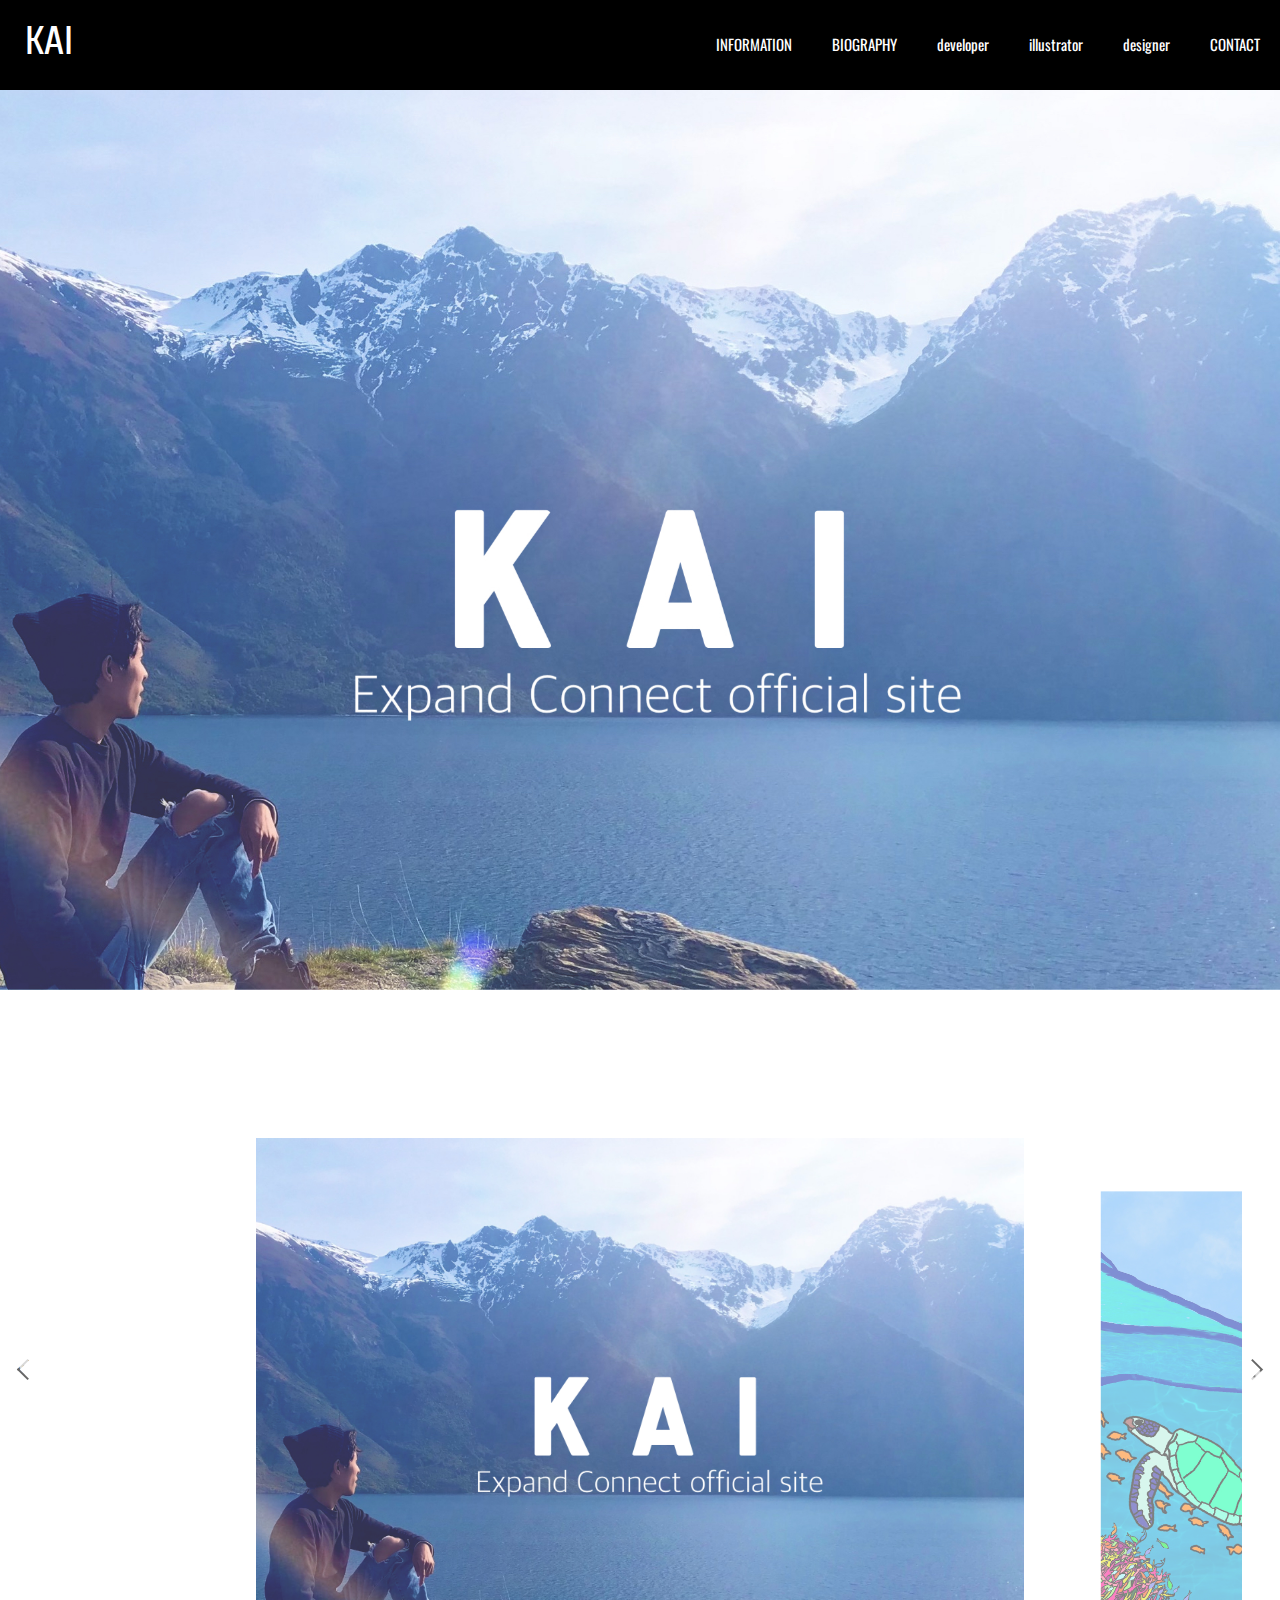
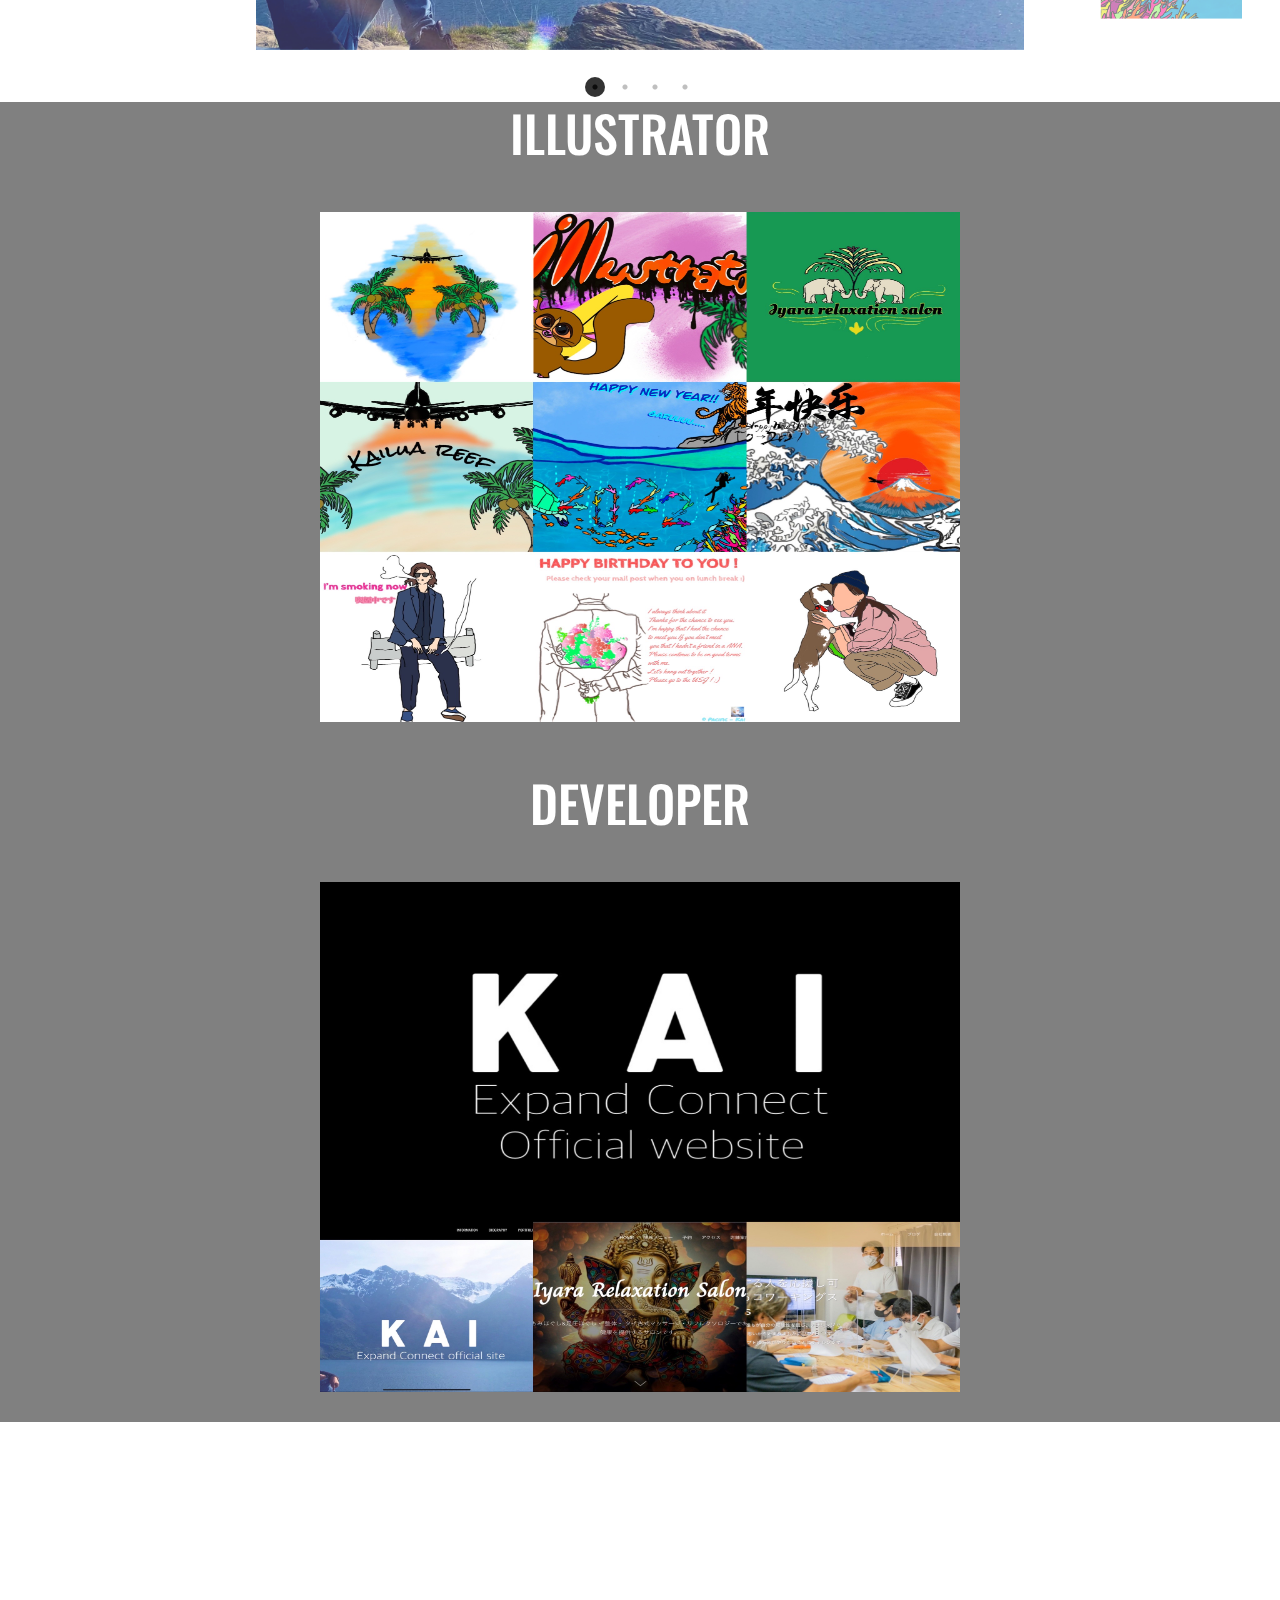
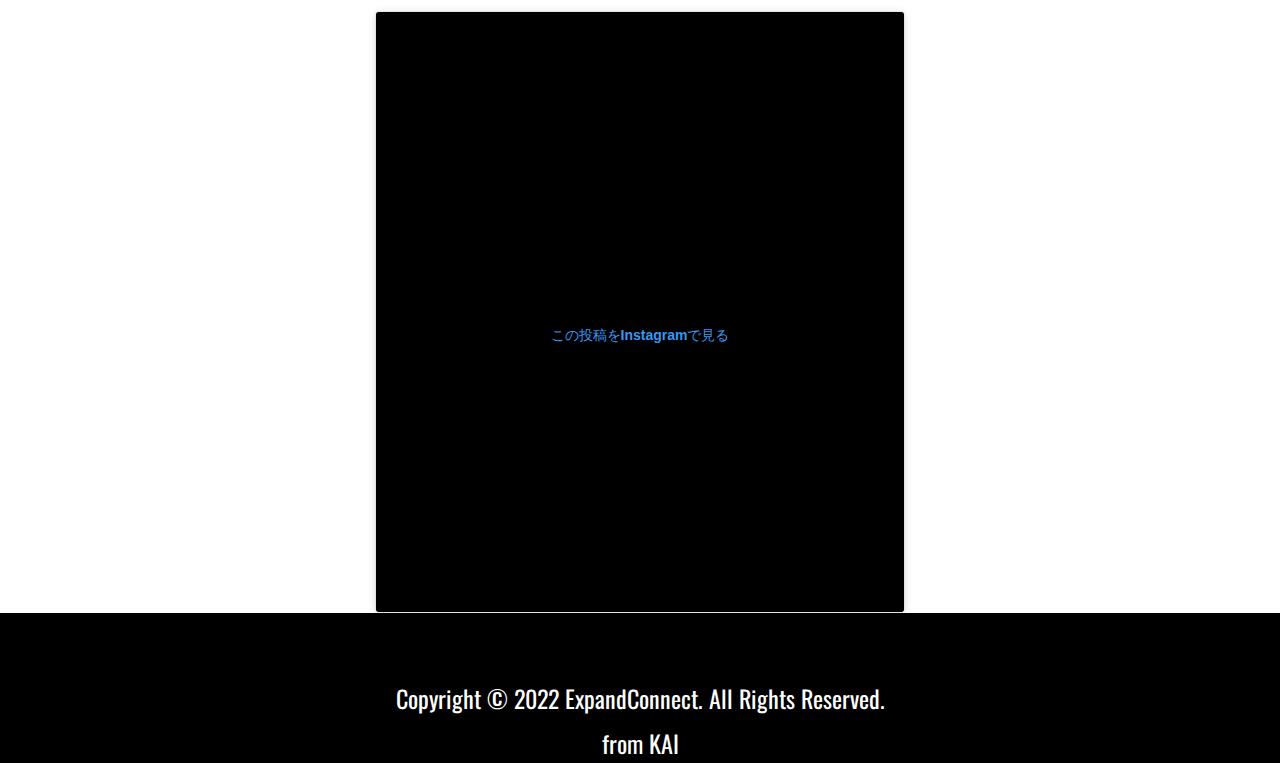
==== commit 116c5e13: "commit init" ====
--- a/index.html
+++ b/index.html
@@ -91,8 +91,12 @@
               <li><a href="./illustrator/illustrator.html"><img src="./img/illustrator.JPG" alt=""></a></li>
               </div>
             </section>
-
-            
+            <section id ="enginner">
+              <h2 class="programmer">DEVELOPER</h2>
+              <div class="box2">
+              <li><a href="./portfolio.html"><img src="./img/developer.JPG" alt=""></a></li>
+              </div>
+            </section>
 
             <section id="sns">
                 <h3 class="insta">INSTAGRAM</h3>
--- a/style.css
+++ b/style.css
@@ -247,14 +247,17 @@
   font-family: 'Oswald', sans-serif;
   background-color: gray;
   color: white;
-  margin-bottom: 0px;
+  margin-bottom: 50px;
+  margin: 0;
+  padding:0;
 }
 .box img {
   width:50%;
   height: 510px;
   /* text-align: center; */
   flex: center;
-  margin-bottom: 30px;
+  margin-bottom: 50px;
+  margin-top: 50px;
   text-decoration: none;
   list-style: none;
 }
@@ -265,7 +268,9 @@
 .box{
   text-align: center;
   background-color: gray;
-  margin-bottom: 25px;
+  margin-top: 50px;
+  margin: 0;
+  padding: 0;
 }
 
 @media screen and (max-width:600px) {
@@ -275,6 +280,45 @@
   }
 }
 
+.programmer{
+  margin-top: 50px;
+  padding: 25px, 25px, 25px, 30px;
+  font-size: 50px;
+  text-align: center;
+  font-family: 'Oswald', sans-serif;
+  background-color: gray;
+  color: white;
+  margin-bottom: 50px;
+  margin: 0;
+  padding: 0;
+}
+.box2 img {
+  width:50%;
+  height: 510px;
+  /* text-align: center; */
+  flex: center;
+  margin-bottom: 30px;
+  text-decoration: none;
+  list-style: none;
+  margin-top: 50px;
+}
+.box2 > li {
+  text-decoration: none;
+  list-style: none;
+}
+.box2{
+  text-align: center;
+  background-color: gray;
+  margin-bottom: 25px;
+  margin-top: 0px;
+}
+
+@media screen and (max-width:600px) {
+  .box2 img {
+    width:50%;
+    height: 310px;
+  }
+}
 
 .insta {
   margin-top: 80px;
@@ -284,7 +328,7 @@
   font-family: 'Oswald', sans-serif;
   background-color: white;
   color: black;
-  margin-bottom: 0px;
+  margin-bottom: 50px;
 }
 
  .instagram { 
@@ -297,14 +341,16 @@
 } 
 
 .tweet {
-  margin-top: 0px;
-  padding: 25px, 25px, 25px, 25px;
+  margin-top: 50px;
+  /* padding: 25px, 25px, 25px, 25px; */
   font-size: 50px;
   text-align: center;
   font-family: 'Oswald', sans-serif;
   background-color: black;
   color: white;
-  margin-bottom: 0px;
+  margin-bottom: 50px;
+  margin: 0;
+  padding: 0;
 }
 .twitter { 
   text-align: center;
--- a/style.css
+++ b/style.css
@@ -247,14 +247,17 @@
   font-family: 'Oswald', sans-serif;
   background-color: gray;
   color: white;
-  margin-bottom: 0px;
+  margin-bottom: 50px;
+  margin: 0;
+  padding:0;
 }
 .box img {
   width:50%;
   height: 510px;
   /* text-align: center; */
   flex: center;
-  margin-bottom: 30px;
+  margin-bottom: 50px;
+  margin-top: 50px;
   text-decoration: none;
   list-style: none;
 }
@@ -265,7 +268,9 @@
 .box{
   text-align: center;
   background-color: gray;
-  margin-bottom: 25px;
+  margin-top: 50px;
+  margin: 0;
+  padding: 0;
 }
 
 @media screen and (max-width:600px) {
@@ -275,6 +280,45 @@
   }
 }
 
+.programmer{
+  margin-top: 50px;
+  padding: 25px, 25px, 25px, 30px;
+  font-size: 50px;
+  text-align: center;
+  font-family: 'Oswald', sans-serif;
+  background-color: gray;
+  color: white;
+  margin-bottom: 50px;
+  margin: 0;
+  padding: 0;
+}
+.box2 img {
+  width:50%;
+  height: 510px;
+  /* text-align: center; */
+  flex: center;
+  margin-bottom: 30px;
+  text-decoration: none;
+  list-style: none;
+  margin-top: 50px;
+}
+.box2 > li {
+  text-decoration: none;
+  list-style: none;
+}
+.box2{
+  text-align: center;
+  background-color: gray;
+  margin-bottom: 25px;
+  margin-top: 0px;
+}
+
+@media screen and (max-width:600px) {
+  .box2 img {
+    width:50%;
+    height: 310px;
+  }
+}
 
 .insta {
   margin-top: 80px;
@@ -284,7 +328,7 @@
   font-family: 'Oswald', sans-serif;
   background-color: white;
   color: black;
-  margin-bottom: 0px;
+  margin-bottom: 50px;
 }
 
  .instagram { 
@@ -297,14 +341,16 @@
 } 
 
 .tweet {
-  margin-top: 0px;
-  padding: 25px, 25px, 25px, 25px;
+  margin-top: 50px;
+  /* padding: 25px, 25px, 25px, 25px; */
   font-size: 50px;
   text-align: center;
   font-family: 'Oswald', sans-serif;
   background-color: black;
   color: white;
-  margin-bottom: 0px;
+  margin-bottom: 50px;
+  margin: 0;
+  padding: 0;
 }
 .twitter { 
   text-align: center;
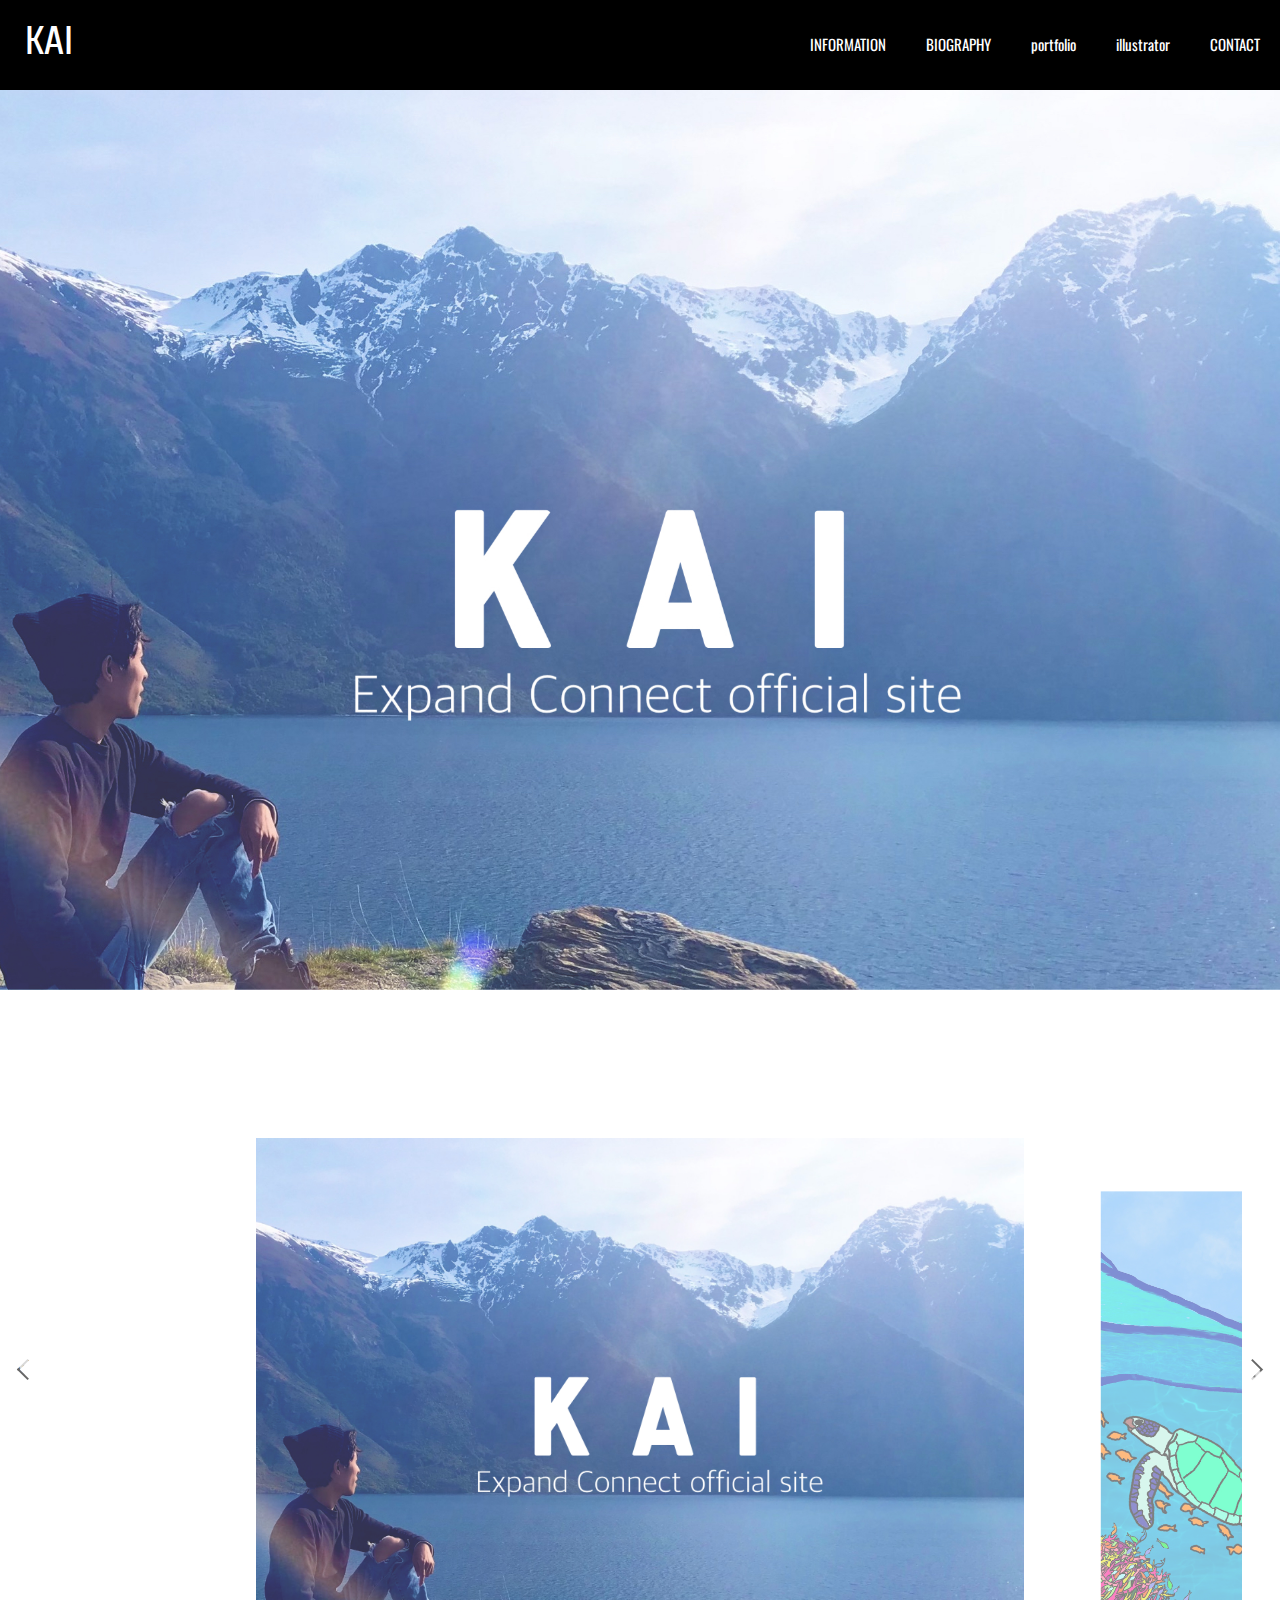
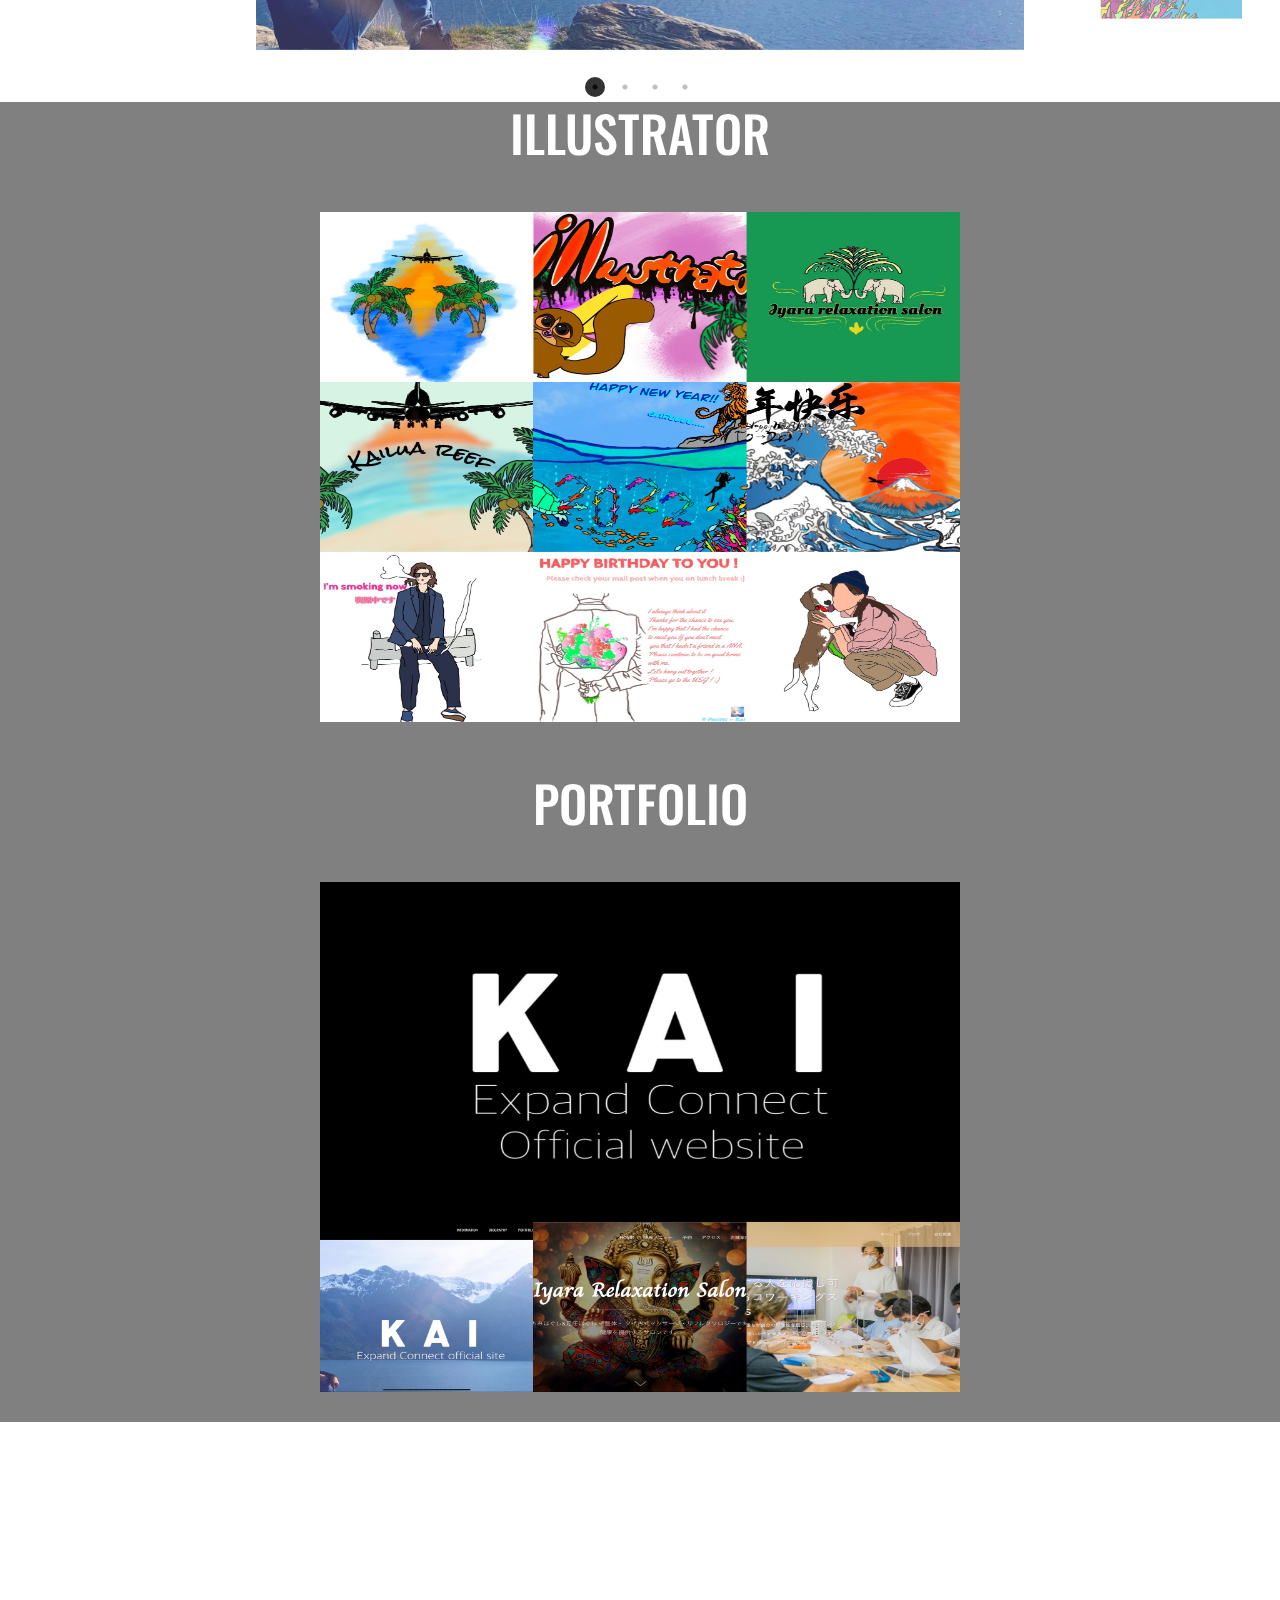
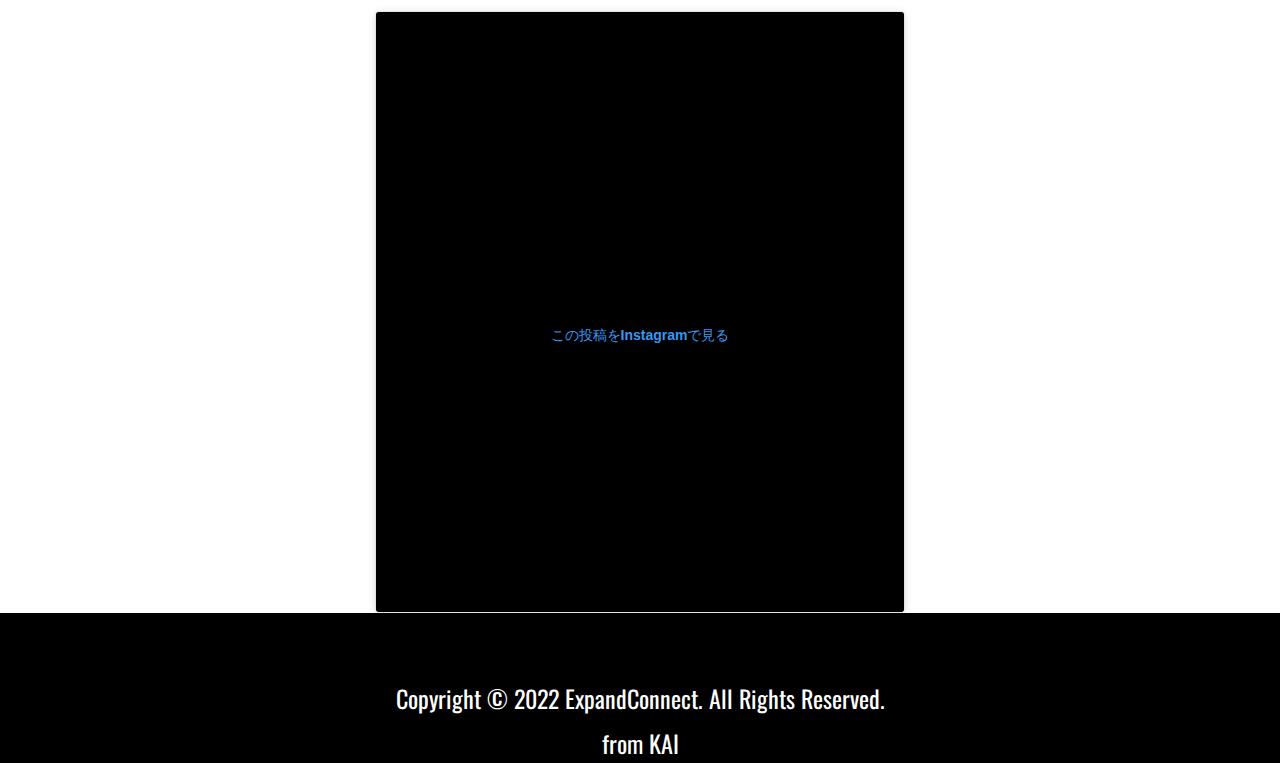
==== commit 9ba4d70d: "commit init" ====
--- a/index.html
+++ b/index.html
@@ -40,9 +40,9 @@
 <ul>
 <li><a href="./information.html">INFORMATION</a></li> 
 <li><a href="./biograhy.html">BIOGRAPHY</a></li> 
-<li><a href="./portfolio.html">developer</a></li> 
+<li><a href="./portfolio.html">portfolio</a></li> 
 <li><a href="./illustrator/illustrator.html">illustrator</a></li>
-<li><a href="#">designer</a></li>
+<!-- <li><a href="#">designer</a></li> -->
 <li><a href="./contact.html">CONTACT</a></li>
 <br>
 <li><a href="https://www.instagram.com/its_kai.12/">Instagram</a></li>
@@ -58,9 +58,9 @@
             <ul class="nav">
                 <li><a href="information.html">INFORMATION</a></li>
                 <li><a href="biograhy.html">BIOGRAPHY</a></li>
-                <li><a href="portfolio.html">developer</a></li>
+                <li><a href="portfolio.html">portfolio</a></li>
                 <li><a href="./illustrator/illustrator.html">illustrator</a></li>
-                <li><a href="#">designer</a></li>
+                <!-- <li><a href="#">designer</a></li> -->
                 <li><a href="contact.html">CONTACT</a></li>
             </ul> 
         </div>
@@ -92,7 +92,7 @@
               </div>
             </section>
             <section id ="enginner">
-              <h2 class="programmer">DEVELOPER</h2>
+              <h2 class="programmer">PORTFOLIO</h2>
               <div class="box2">
               <li><a href="./portfolio.html"><img src="./img/developer.JPG" alt=""></a></li>
               </div>
@@ -115,7 +115,7 @@
             <a class="fa-brands fa-instagram" href="https://www.instagram.com/its_kai.12/"></a>
             <a class="fa-brands fa-twitter" href="https://twitter.com/its_KAI_12"></a>
             <a class="fa-brands fa-github" href="https://github.com/kaipora12"></a>
-            <a class="fa-solid fa-w" href="https://www.wantedly.com/id/Pacific_kai"></a>
+            <!-- <a class="fa-solid fa-w" href="https://www.wantedly.com/id/Pacific_kai"></a> -->
         </section>
         <small>
             Copyright &copy; 2022 ExpandConnect. All Rights Reserved. <br> from KAI
--- a/style.css
+++ b/style.css
@@ -121,7 +121,7 @@
 
 @media screen and (max-width:600px) {
   .main-visual {
-    height:60vh ;
+    height:30vh ;
     width: 100%;
   }
 }
@@ -275,7 +275,7 @@
 
 @media screen and (max-width:600px) {
   .box img {
-    width:50%;
+    width:80%;
     height: 310px;
   }
 }
@@ -315,7 +315,7 @@
 
 @media screen and (max-width:600px) {
   .box2 img {
-    width:50%;
+    width:80%;
     height: 310px;
   }
 }
--- a/style.css
+++ b/style.css
@@ -121,7 +121,7 @@
 
 @media screen and (max-width:600px) {
   .main-visual {
-    height:60vh ;
+    height:30vh ;
     width: 100%;
   }
 }
@@ -275,7 +275,7 @@
 
 @media screen and (max-width:600px) {
   .box img {
-    width:50%;
+    width:80%;
     height: 310px;
   }
 }
@@ -315,7 +315,7 @@
 
 @media screen and (max-width:600px) {
   .box2 img {
-    width:50%;
+    width:80%;
     height: 310px;
   }
 }
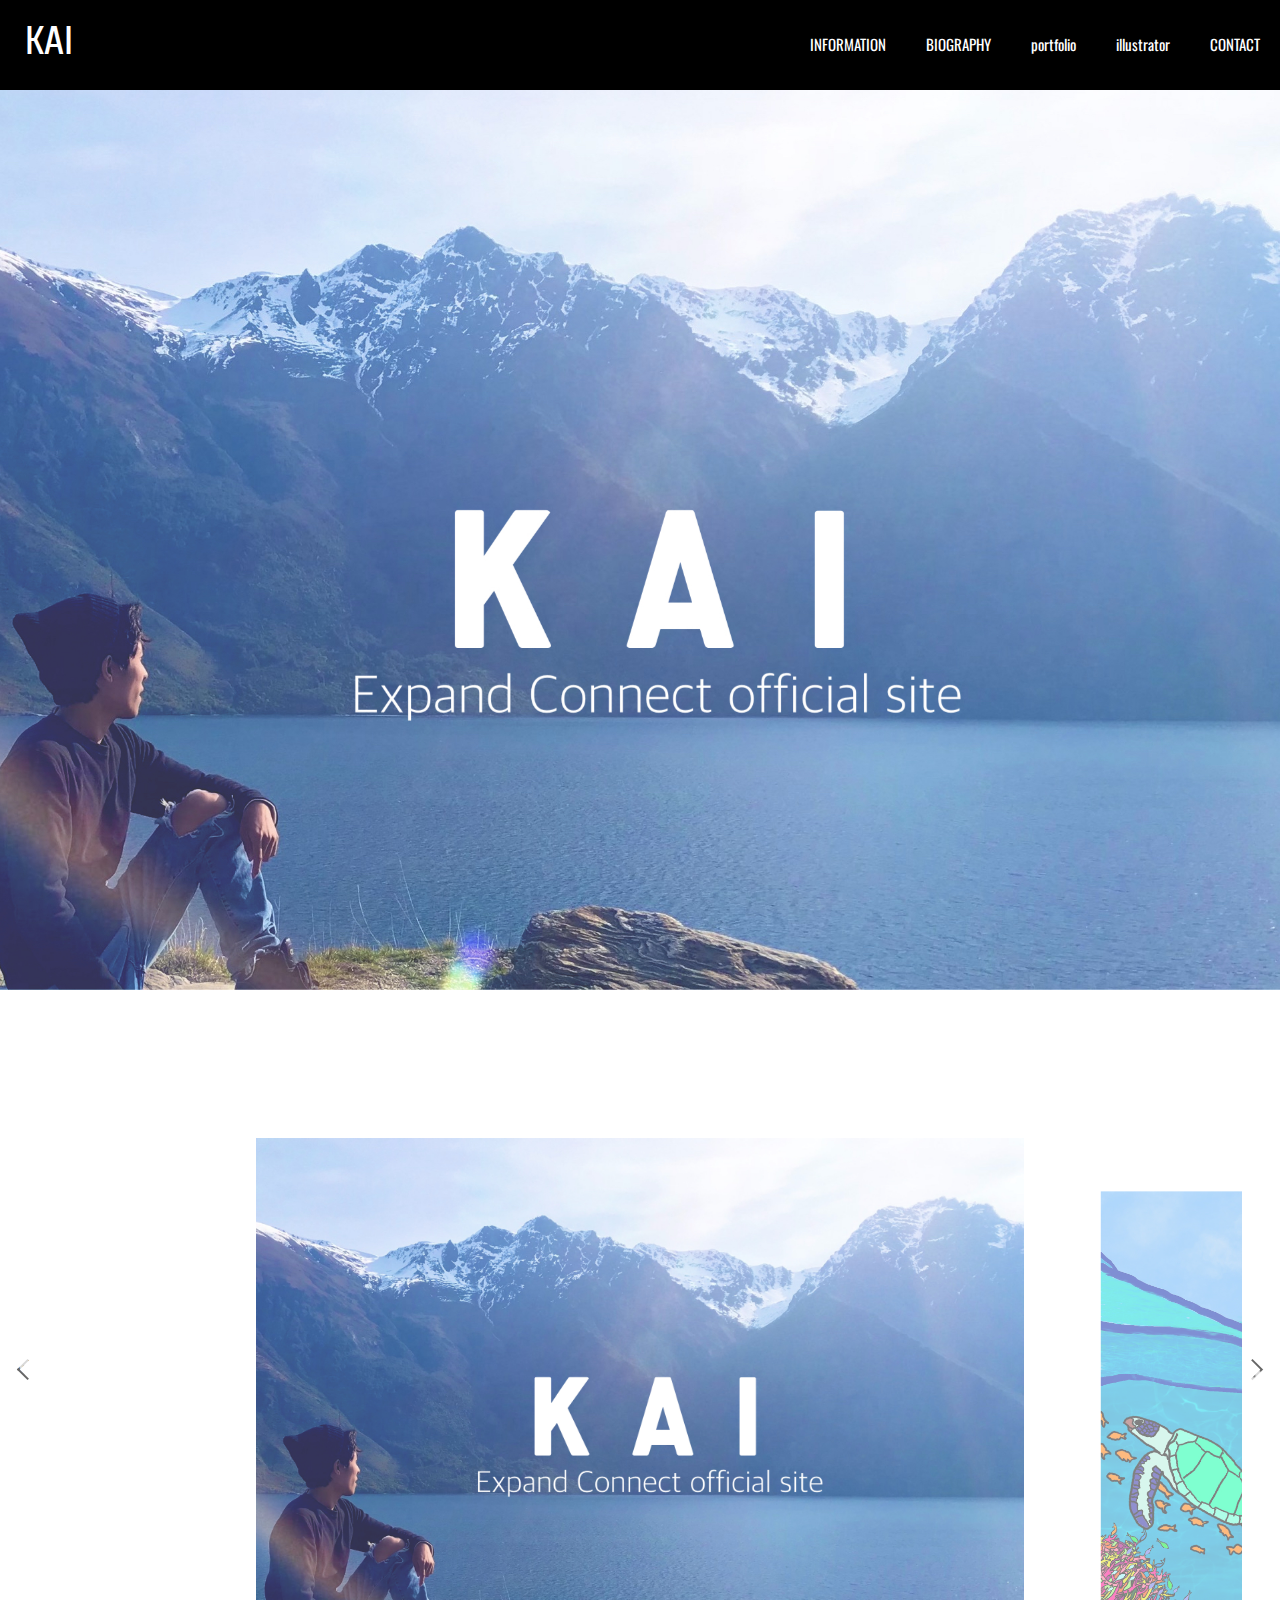
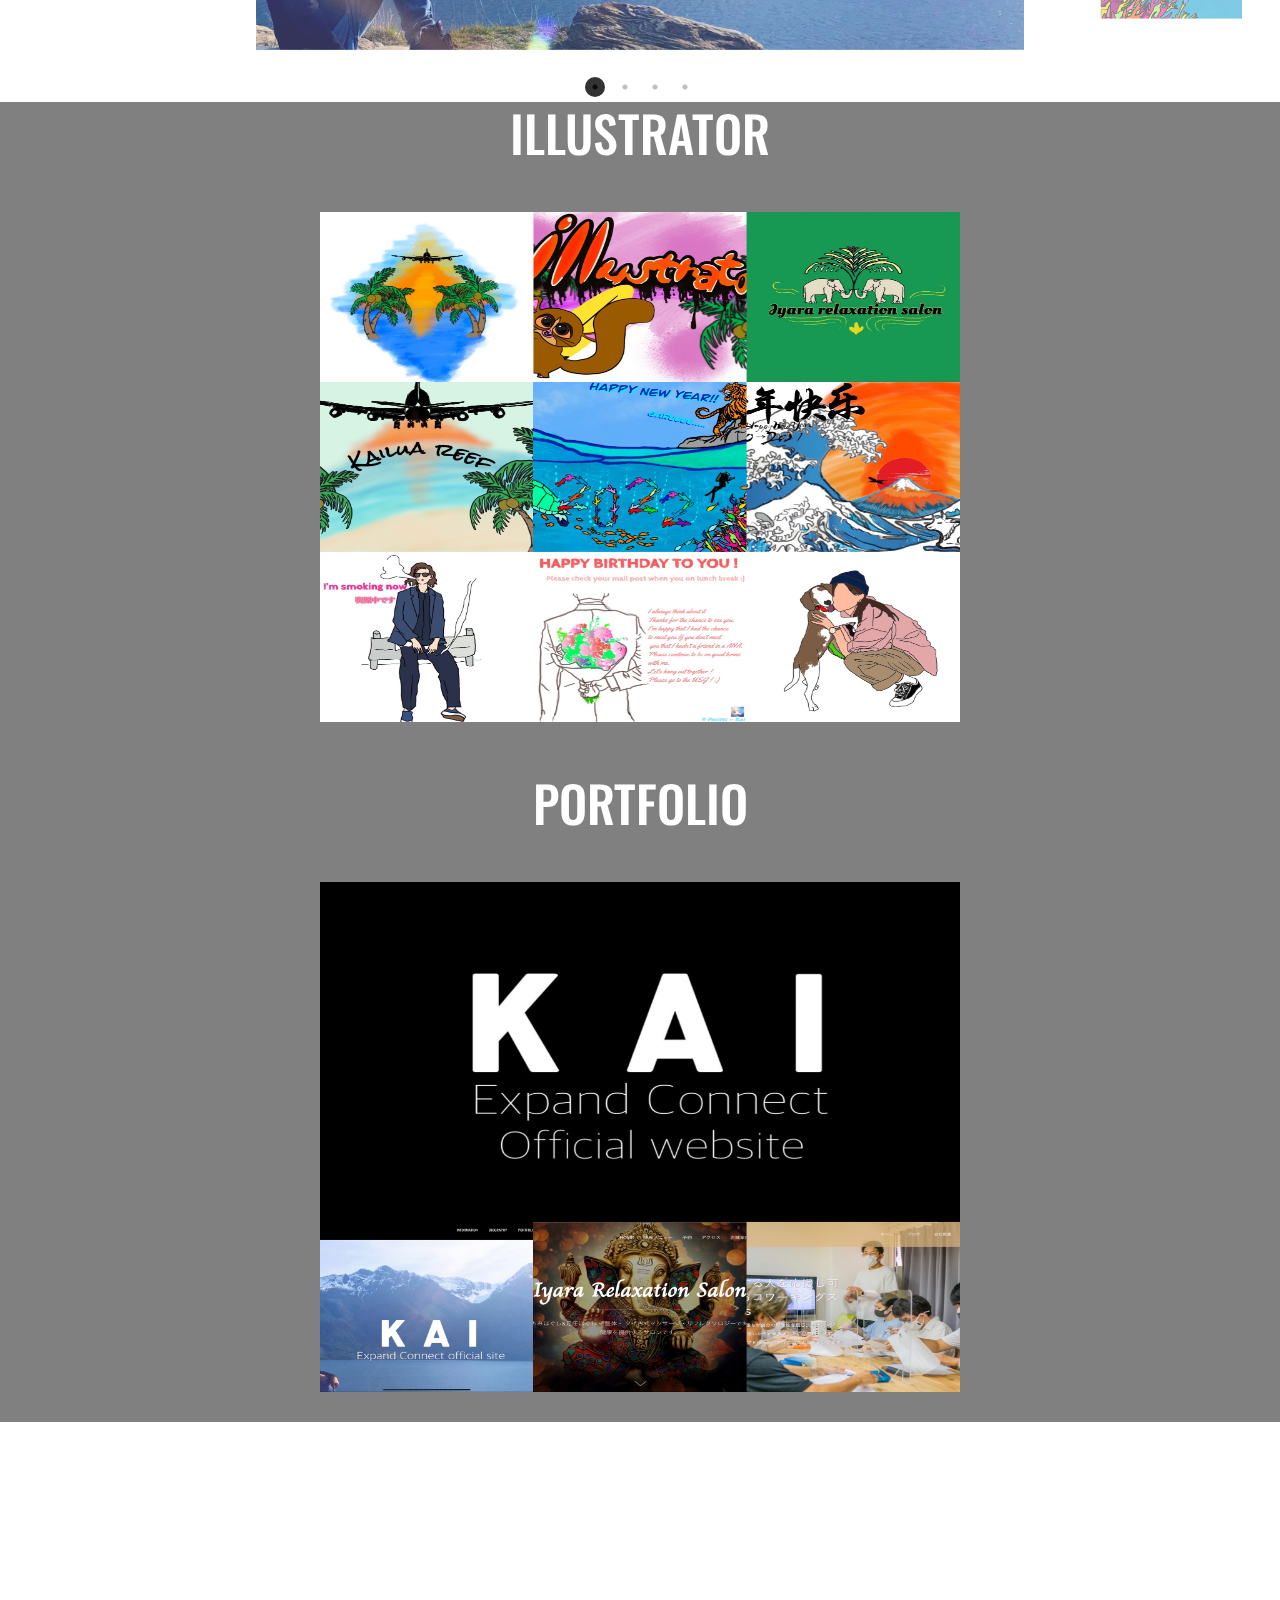
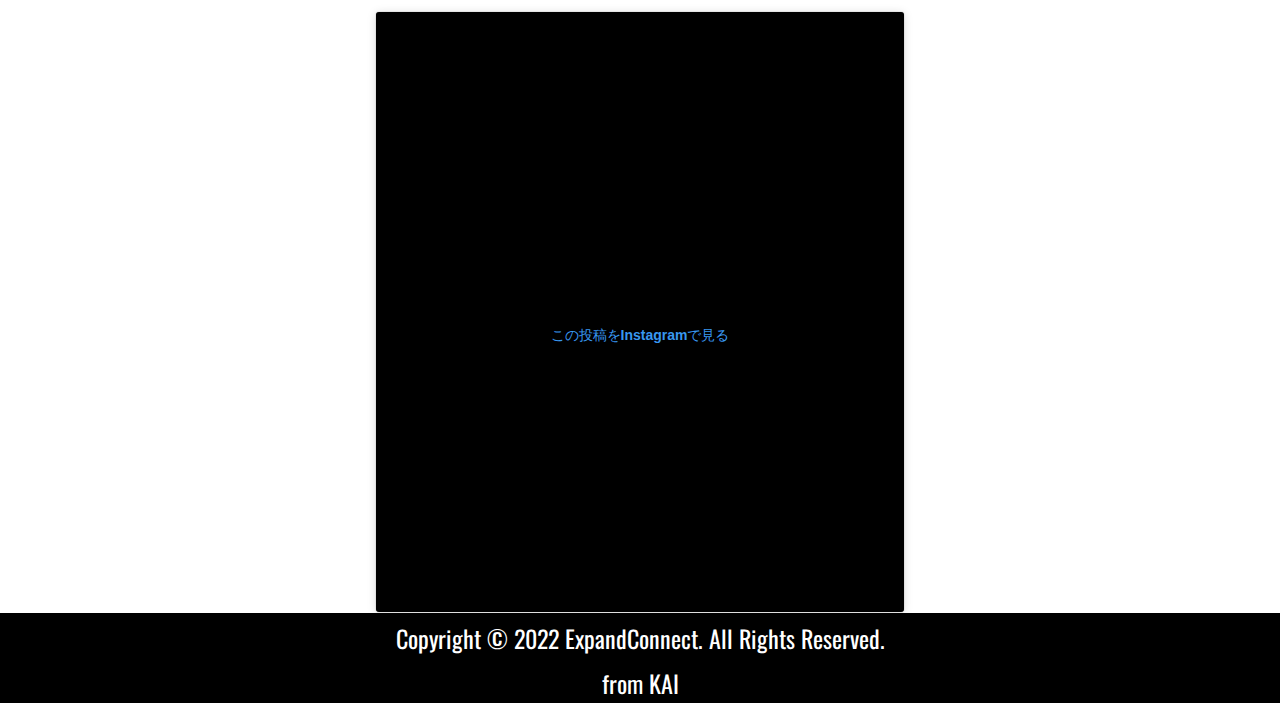
==== commit d295a984: "commit init" ====
--- a/index.html
+++ b/index.html
@@ -103,10 +103,10 @@
             <div class="instagram">
               <blockquote class="instagram-media" data-instgrm-captioned data-instgrm-permalink="https://www.instagram.com/p/CZE10MJBPK7/?utm_source=ig_embed&amp;utm_campaign=loading" data-instgrm-version="14" style="background-color: black; margin-bottom: 0px; background:black; border:0; border-radius:3px; box-shadow:0 0 1px 0 rgba(0,0,0,0.5),0 1px 10px 0 rgba(0,0,0,0.15); margin: 1px; max-width:540px; min-width:326px; padding:0; width:99.375%; width:-webkit-calc(100% - 2px); width:calc(100% - 2px);"><div style="padding:16px;"> <a href="https://www.instagram.com/p/CZE10MJBPK7/?utm_source=ig_embed&amp;utm_campaign=loading" style=" background:black; line-height:0; padding:0 0; text-align:center; text-decoration:none; width:100%;" target="_blank"> <div style=" display: flex; flex-direction: row; align-items: center;"> <div style="background-color: black; border-radius: 50%; flex-grow: 0; height: 40px; margin-right: 14px; width: 40px;"></div> <div style="display: flex; flex-direction: column; flex-grow: 1; justify-content: center;"> <div style=" background-color: black; border-radius: 4px; flex-grow: 0; height: 14px; margin-bottom: 0px; width: 100px;"></div> <div style=" background-color: black; border-radius: 4px; flex-grow: 0; height: 14px; width: 60px;"></div></div></div><div style="padding: 19% 0;"></div> <div style="display:block; height:50px; margin:0 auto 12px; width:50px;"><svg width="50px" height="50px" viewBox="0 0 60 60" version="1.1" xmlns="https://www.w3.org/2000/svg" xmlns:xlink="https://www.w3.org/1999/xlink"><g stroke="none" stroke-width="1" fill="none" fill-rule="evenodd"><g transform="translate(-511.000000, -20.000000)" fill="#000000"><g><path d="M556.869,30.41 C554.814,30.41 553.148,32.076 553.148,34.131 C553.148,36.186 554.814,37.852 556.869,37.852 C558.924,37.852 560.59,36.186 560.59,34.131 C560.59,32.076 558.924,30.41 556.869,30.41 M541,60.657 C535.114,60.657 530.342,55.887 530.342,50 C530.342,44.114 535.114,39.342 541,39.342 C546.887,39.342 551.658,44.114 551.658,50 C551.658,55.887 546.887,60.657 541,60.657 M541,33.886 C532.1,33.886 524.886,41.1 524.886,50 C524.886,58.899 532.1,66.113 541,66.113 C549.9,66.113 557.115,58.899 557.115,50 C557.115,41.1 549.9,33.886 541,33.886 M565.378,62.101 C565.244,65.022 564.756,66.606 564.346,67.663 C563.803,69.06 563.154,70.057 562.106,71.106 C561.058,72.155 560.06,72.803 558.662,73.347 C557.607,73.757 556.021,74.244 553.102,74.378 C549.944,74.521 548.997,74.552 541,74.552 C533.003,74.552 532.056,74.521 528.898,74.378 C525.979,74.244 524.393,73.757 523.338,73.347 C521.94,72.803 520.942,72.155 519.894,71.106 C518.846,70.057 518.197,69.06 517.654,67.663 C517.244,66.606 516.755,65.022 516.623,62.101 C516.479,58.943 516.448,57.996 516.448,50 C516.448,42.003 516.479,41.056 516.623,37.899 C516.755,34.978 517.244,33.391 517.654,32.338 C518.197,30.938 518.846,29.942 519.894,28.894 C520.942,27.846 521.94,27.196 523.338,26.654 C524.393,26.244 525.979,25.756 528.898,25.623 C532.057,25.479 533.004,25.448 541,25.448 C548.997,25.448 549.943,25.479 553.102,25.623 C556.021,25.756 557.607,26.244 558.662,26.654 C560.06,27.196 561.058,27.846 562.106,28.894 C563.154,29.942 563.803,30.938 564.346,32.338 C564.756,33.391 565.244,34.978 565.378,37.899 C565.522,41.056 565.552,42.003 565.552,50 C565.552,57.996 565.522,58.943 565.378,62.101 M570.82,37.631 C570.674,34.438 570.167,32.258 569.425,30.349 C568.659,28.377 567.633,26.702 565.965,25.035 C564.297,23.368 562.623,22.342 560.652,21.575 C558.743,20.834 556.562,20.326 553.369,20.18 C550.169,20.033 549.148,20 541,20 C532.853,20 531.831,20.033 528.631,20.18 C525.438,20.326 523.257,20.834 521.349,21.575 C519.376,22.342 517.703,23.368 516.035,25.035 C514.368,26.702 513.342,28.377 512.574,30.349 C511.834,32.258 511.326,34.438 511.181,37.631 C511.035,40.831 511,41.851 511,50 C511,58.147 511.035,59.17 511.181,62.369 C511.326,65.562 511.834,67.743 512.574,69.651 C513.342,71.625 514.368,73.296 516.035,74.965 C517.703,76.634 519.376,77.658 521.349,78.425 C523.257,79.167 525.438,79.673 528.631,79.82 C531.831,79.965 532.853,80.001 541,80.001 C549.148,80.001 550.169,79.965 553.369,79.82 C556.562,79.673 558.743,79.167 560.652,78.425 C562.623,77.658 564.297,76.634 565.965,74.965 C567.633,73.296 568.659,71.625 569.425,69.651 C570.167,67.743 570.674,65.562 570.82,62.369 C570.966,59.17 571,58.147 571,50 C571,41.851 570.966,40.831 570.82,37.631"></path></g></g></g></svg></div><div style="padding-top: 8px;"> <div style=" color:#3897f0; font-family:Arial,sans-serif; font-size:14px; font-style:normal; font-weight:550; line-height:18px;">この投稿をInstagramで見る</div></div><div style="padding: 12.5% 0;"></div> <div style="display: flex; flex-direction: row; margin-bottom: 0px; align-items: center;"><div> <div style="background-color: black; border-radius: 50%; height: 12.5px; width: 12.5px; transform: translateX(0px) translateY(7px);"></div> <div style="background-color: black; height: 12.5px; transform: rotate(-45deg) translateX(3px) translateY(1px); width: 12.5px; flex-grow: 0; margin-right: 14px; margin-left: 2px;"></div> <div style="background-color: black; border-radius: 50%; height: 12.5px; width: 12.5px; transform: translateX(9px) translateY(-18px);"></div></div><div style="margin-left: 8px;"> <div style=" background-color: black; border-radius: 50%; flex-grow: 0; height: 20px; width: 20px;"></div> <div style=" width: 0; height: 0; border-top: 2px solid transparent; border-left: 6px solid black; border-bottom: 0px solid transparent; transform: translateX(16px) translateY(-4px) rotate(30deg)"></div></div><div style="margin-left: auto;"> <div style=" width: 0px; border-top: 8px solid black; border-right: 8px solid transparent; transform: translateY(16px);"></div> <div style=" background-color: black; flex-grow: 0; height: 12px; width: 16px; transform: translateY(-4px);"></div> <div style=" width: 0; height: 0; border-top: 8px solid black; border-left: 8px solid transparent; transform: translateY(-4px) translateX(8px);"></div></div></div> <div style="display: flex; flex-direction: column; flex-grow: 1; justify-content: center; margin-bottom: 24px;"> <div style=" background-color: black; border-radius: 4px; flex-grow: 0; height: 14px; margin-bottom: 6px; width: 224px;"></div> <div style=" background-color: black; border-radius: 4px; flex-grow: 0; height: 14px; width: 144px;"></div></div></a><p style=" color:black; font-family:Arial,sans-serif; font-size:14px; line-height:17px; margin-bottom:0; margin-top:8px; overflow:hidden; padding:8px 0 7px; text-align:center; text-overflow:ellipsis; white-space:nowrap;"><a href="https://www.instagram.com/p/CZE10MJBPK7/?utm_source=ig_embed&amp;utm_campaign=loading" style=" color:black; font-family:Arial,sans-serif; font-size:14px; font-style:normal; font-weight:normal; line-height:17px; text-decoration:none;" target="_blank">KAI(@its_kai.12)がシェアした投稿</a></p></div></blockquote> <script async src="//www.instagram.com/embed.js"></script>
             </div>
-                <h4 class="tweet">TWITTER</h4>
+                <!-- <h4 class="tweet">TWITTER</h4>
                 <div class="twitter">
                 <a class="twitter-timeline" data-width="500" data-height="600" href="https://twitter.com/its_KAI_12?ref_src=twsrc%5Etfw"></a> <script async src="https://platform.twitter.com/widgets.js" charset="utf-8"></script>
-                </div>
+                </div> -->
             </section>
     </main>
 
